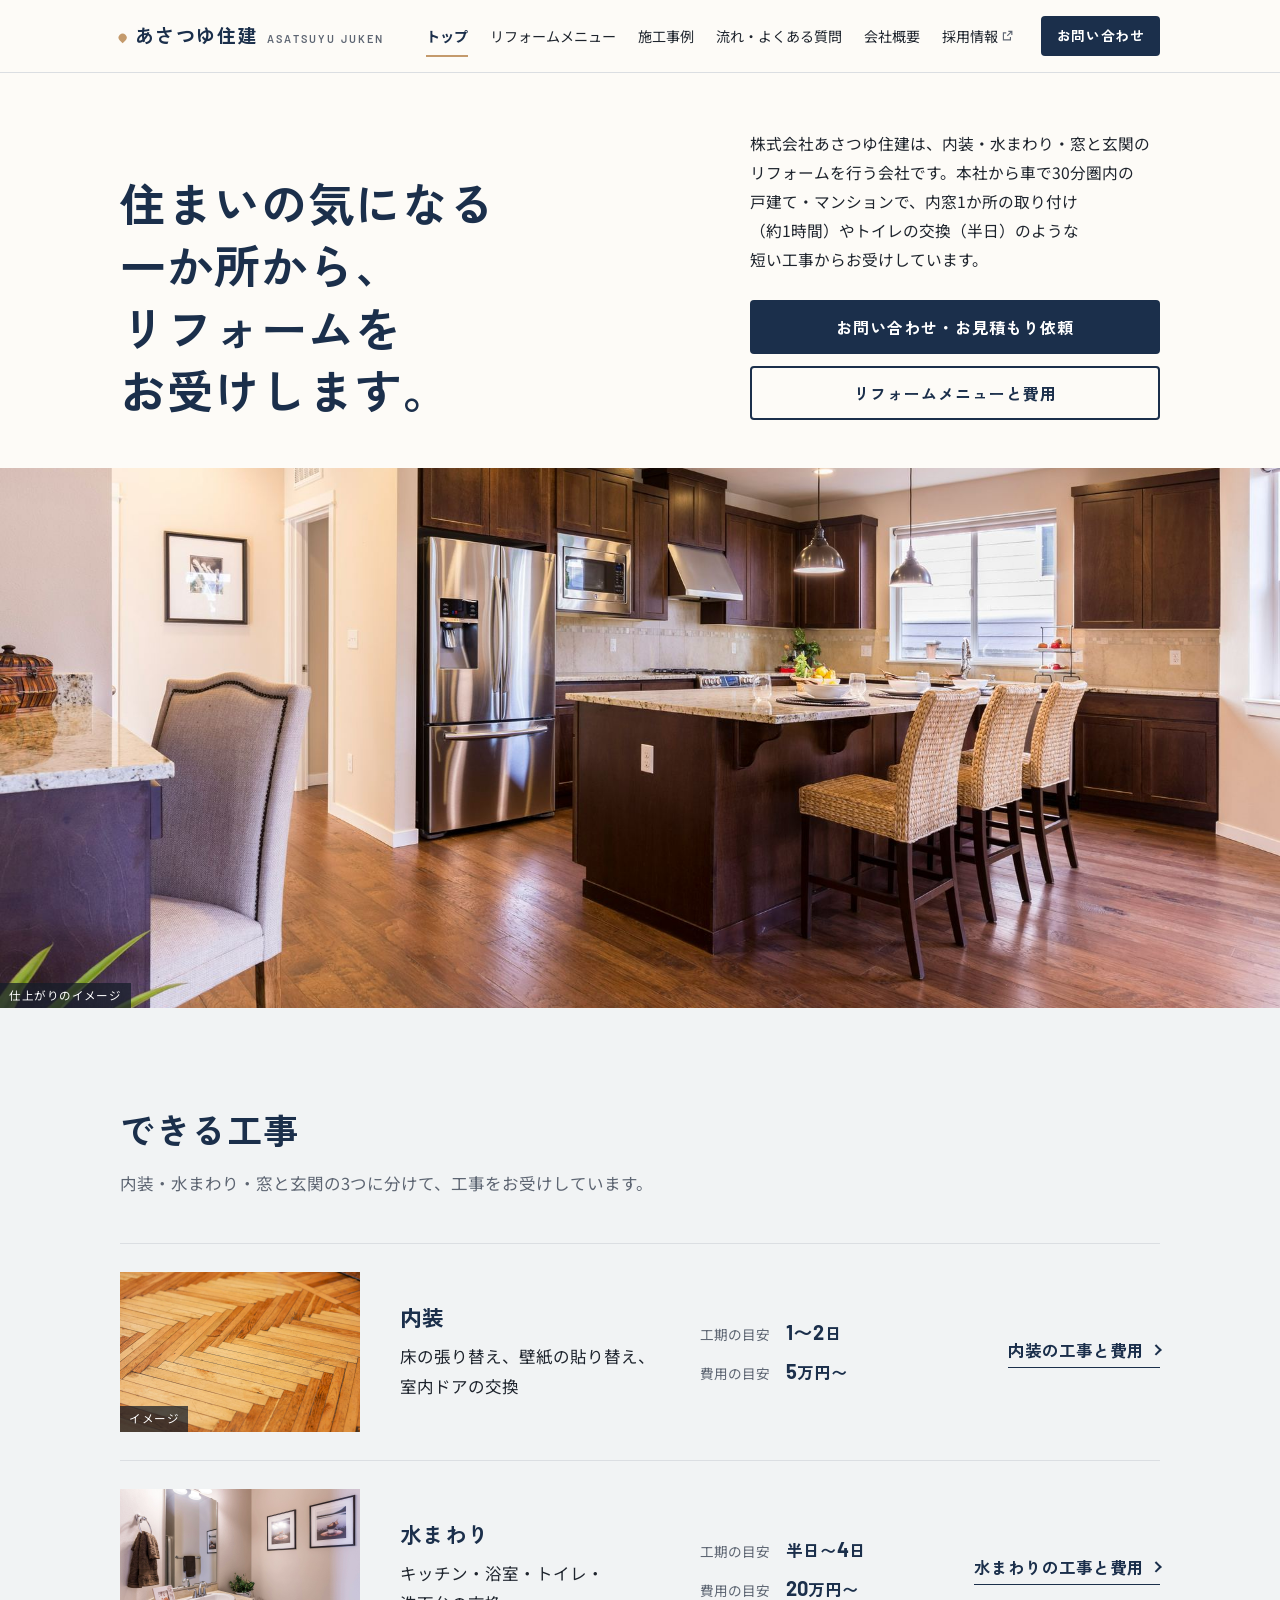
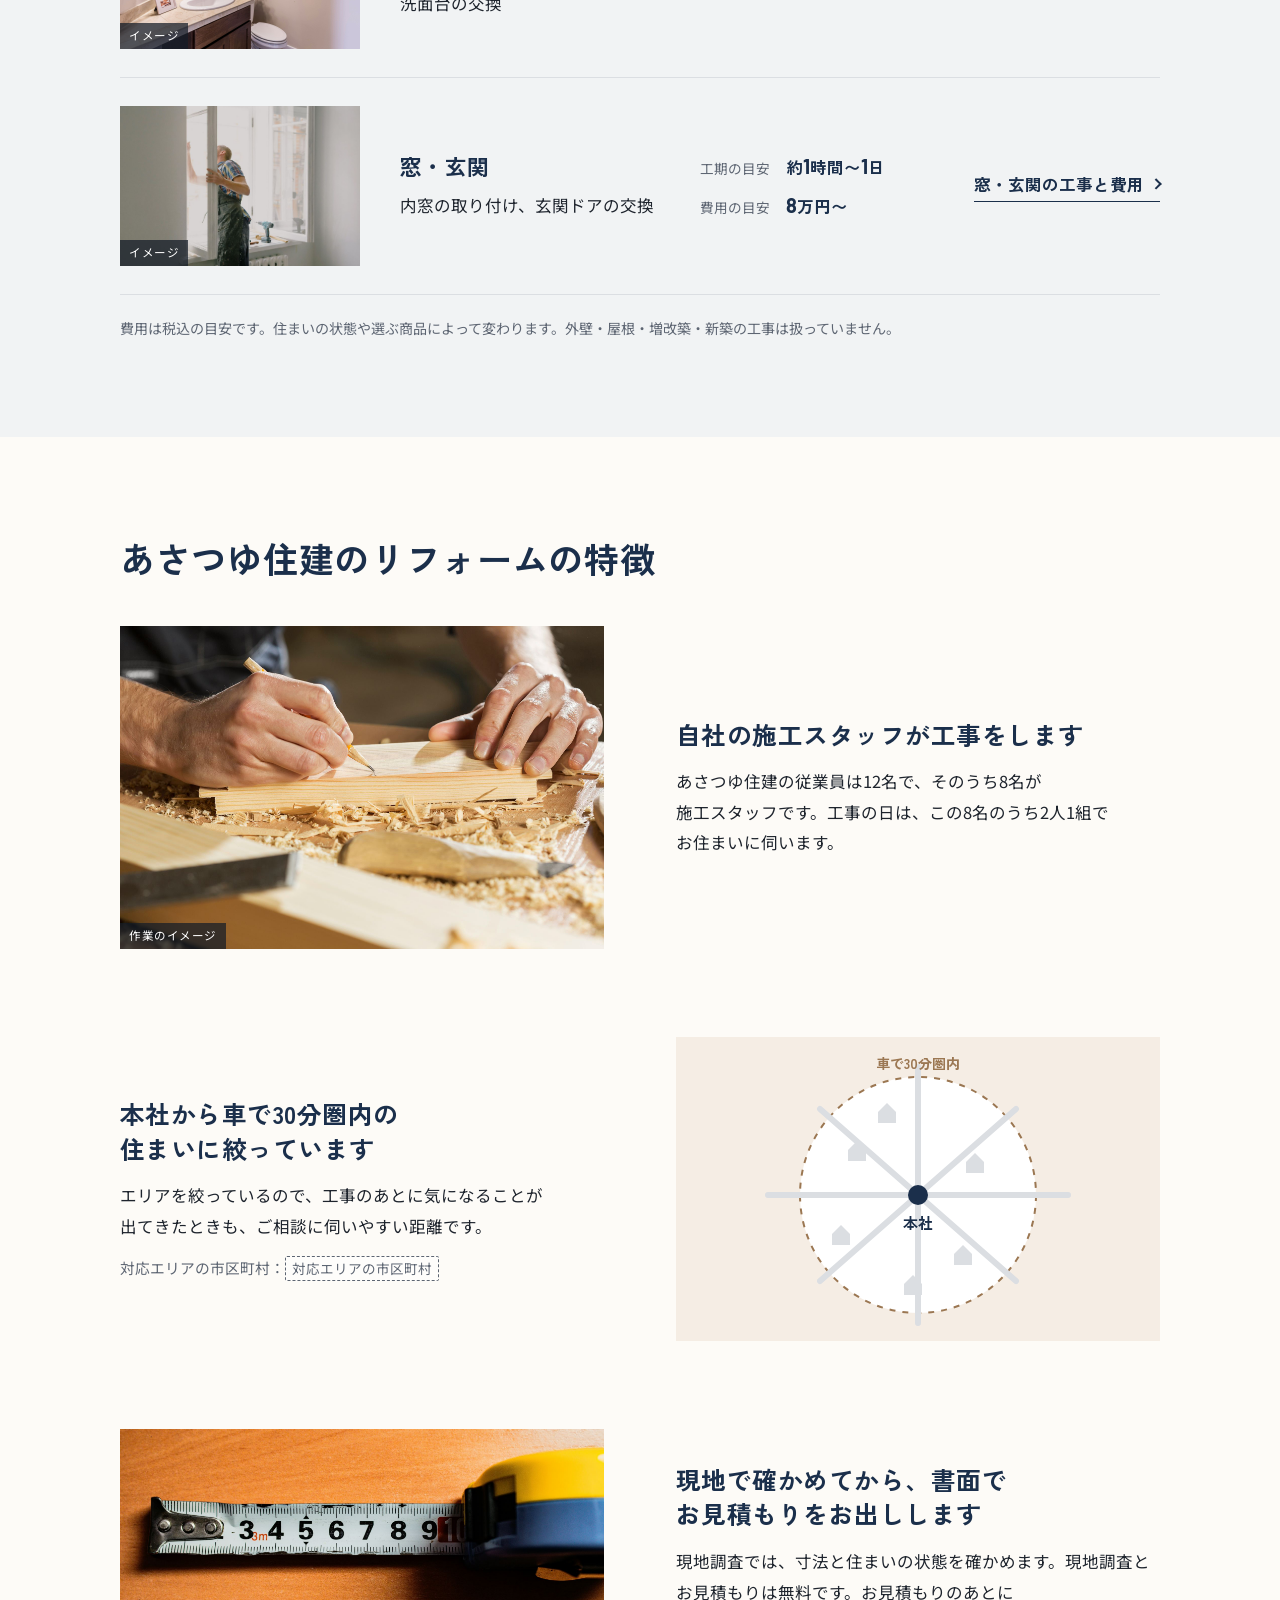
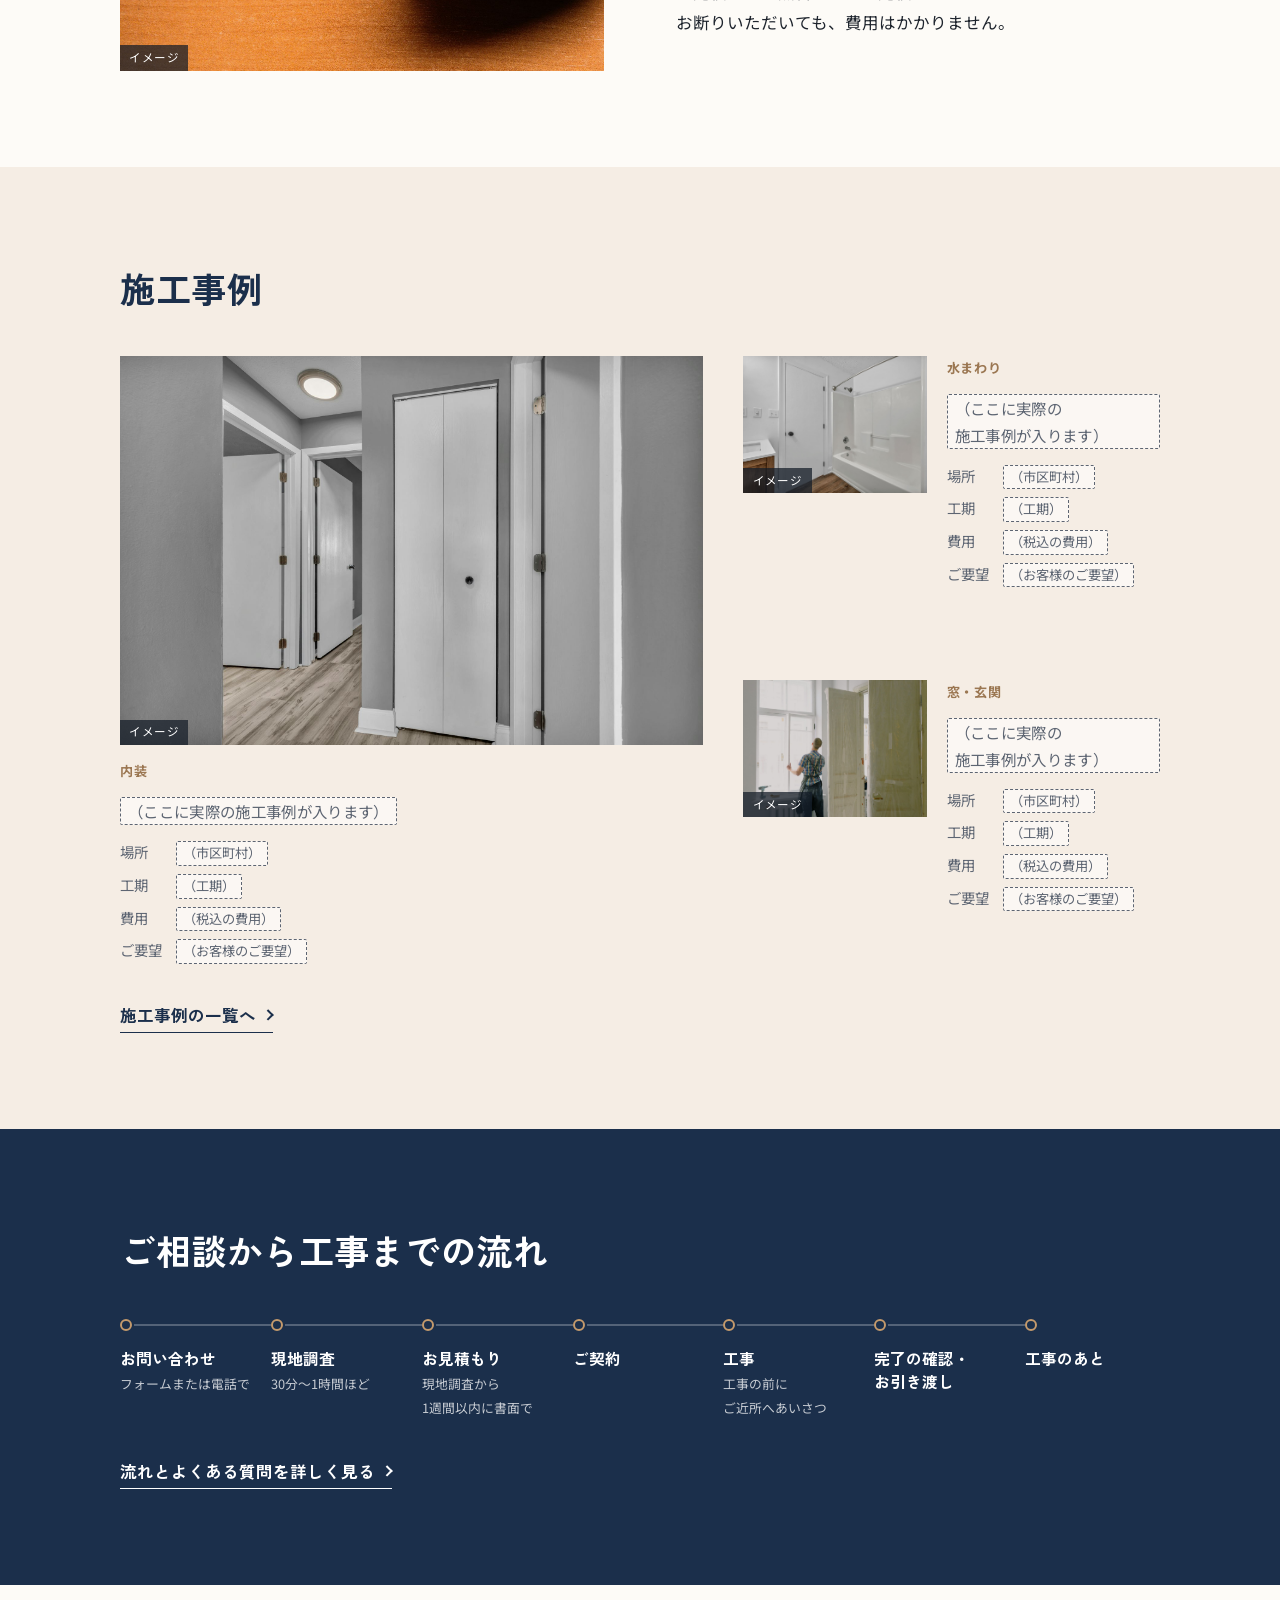
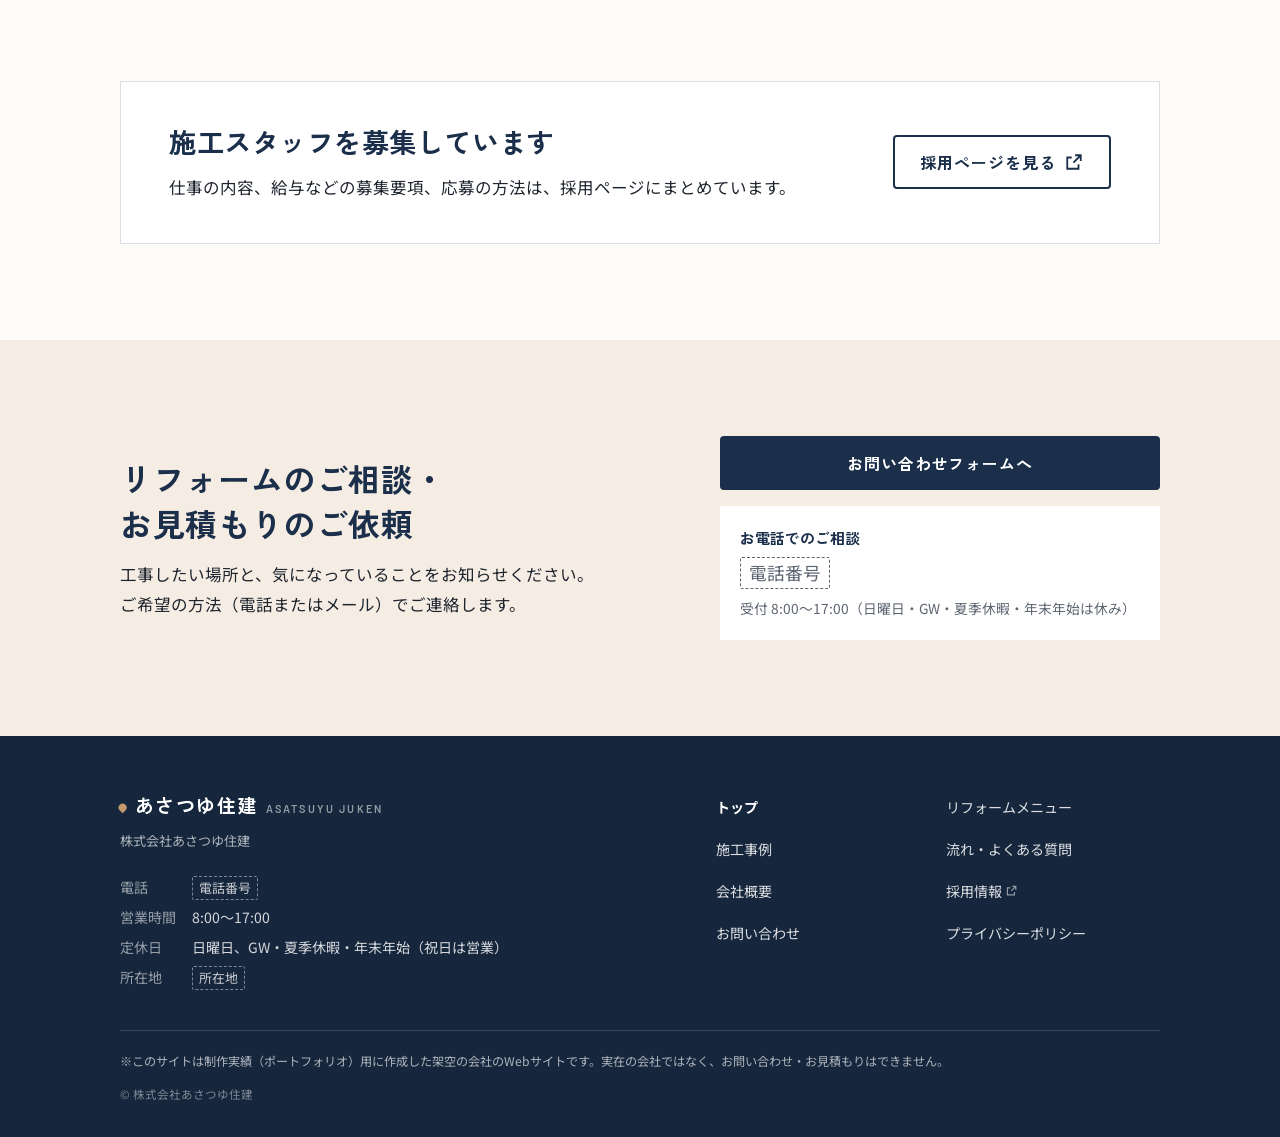
==== index.html @ 5a65a695 "あさつゆ住建 会社サイト（架空・ポートフォリオ用）を追加 7ページ（トップ・リフォームメニュー・施工事例・流れとよくある質問・会社概要・お問い合わせ・プライバシーポリシー）、共通の style.css" ====
<!DOCTYPE html>
<html lang="ja">
<head>
<meta charset="UTF-8">
<meta name="viewport" content="width=device-width, initial-scale=1">
<meta name="robots" content="noindex">
<title>株式会社あさつゆ住建｜内装・水まわり・窓と玄関のリフォーム</title>
<meta name="description" content="株式会社あさつゆ住建は、内装・水まわり・窓と玄関のリフォームを行う会社です。本社から車で30分圏内の戸建て・マンションで、自社の施工スタッフが工事をします。">
<link rel="preconnect" href="https://fonts.googleapis.com">
<link rel="preconnect" href="https://fonts.gstatic.com" crossorigin>
<link href="https://fonts.googleapis.com/css2?family=Barlow:wght@600;700&family=Noto+Sans+JP:wght@400;500;700&family=Zen+Kaku+Gothic+New:wght@700&display=swap" rel="stylesheet">
<link rel="stylesheet" href="style.css">
<script src="script.js" defer></script>
</head>
<body>
<a class="skip" href="#main">本文へ移動</a>

<!-- ===================== ヘッダー（全ページ共通） ===================== -->
<header class="header">
  <div class="header__inner">
    <a class="logo" href="index.html" aria-label="株式会社あさつゆ住建 トップページへ">
      <span class="logo__ja">あさつゆ住建</span><span class="logo__en">ASATSUYU JUKEN</span>
    </a>
    <nav class="gnav" id="gnav" aria-label="メインメニュー">
      <ul class="gnav__list">
        <li><a href="index.html" aria-current="page">トップ</a></li>
        <li><a href="service.html">リフォームメニュー</a></li>
        <li><a href="works.html">施工事例</a></li>
        <li><a href="flow.html">流れ・よくある質問</a></li>
        <li><a href="company.html">会社概要</a></li>
        <li><a href="https://tmy-adc329.github.io/asatsuyu-lp/">採用情報<span class="sr-only">（採用ページへ移動します）</span><svg class="gnav__ext" viewBox="0 0 16 16" aria-hidden="true"><path d="M9 2h5v5M14 2L7.5 8.5M12 10v4H2V4h4" fill="none" stroke="currentColor" stroke-width="1.6"/></svg></a></li>
      </ul>
    </nav>
    <a class="btn btn--navy header__cta" href="contact.html">お問い合わせ</a>
    <button class="menu-btn" type="button" aria-expanded="false" aria-controls="gnav"><span class="menu-btn__bar"></span><span class="sr-only">メニューを開く</span></button>
  </div>
</header>

<main id="main">

  <!-- ===================== ヒーロー ===================== -->
  <section class="hero" aria-labelledby="hero-title">
    <div class="wrap">
      <div class="hero__top">
        <h1 id="hero-title">住まいの気になる<br>一か所から、<br>リフォームをお受けします。</h1>
        <div>
          <p class="hero__lead">株式会社あさつゆ住建は、内装・水まわり・窓と玄関のリフォームを行う会社です。本社から車で30分圏内の戸建て・マンションで、内窓1か所の取り付け<span class="nowrap">（約1時間）</span>やトイレの交換<span class="nowrap">（半日）</span>のような短い工事からお受けしています。</p>
          <div class="hero__cta">
            <a class="btn btn--navy" href="contact.html">お問い合わせ・お見積もり依頼</a>
            <a class="btn btn--outline" href="service.html">リフォームメニューと費用</a>
          </div>
        </div>
      </div>
    </div>
    <figure class="photo hero__photo">
      <img src="images/07_finish_kitchen.jpg" alt="木の床と濃い茶色の戸棚があるキッチンのイメージ" width="1920" height="1280">
      <figcaption class="photo-cap">仕上がりのイメージ</figcaption>
    </figure>
  </section>

  <!-- ===================== できる工事 ===================== -->
  <section class="sec sec--soft" aria-labelledby="cats-title">
    <div class="wrap">
      <div class="sec-head">
        <h2 id="cats-title">できる工事</h2>
        <p class="sec-head__lead">内装・水まわり・窓と玄関の3つに分けて、工事をお受けしています。</p>
      </div>
      <ul class="cats">
        <li class="cat">
          <figure class="photo cat__photo">
            <img src="images/11_bg_wood-floor.jpg" alt="木の床のイメージ" width="1920" height="1280" loading="lazy">
            <figcaption class="photo-cap">イメージ</figcaption>
          </figure>
          <h3>内装</h3>
          <p class="cat__items">床の張り替え、壁紙の貼り替え、室内ドアの交換</p>
          <dl class="cat__facts">
            <dt>工期の目安</dt><dd><span class="num">1〜2</span>日</dd>
            <dt>費用の目安</dt><dd><span class="num">5</span>万円〜</dd>
          </dl>
          <a class="more" href="service.html#interior">内装の工事と費用</a>
        </li>
        <li class="cat">
          <figure class="photo cat__photo">
            <img src="images/12_water_powder-room.jpg" alt="洗面台とトイレのイメージ" width="1920" height="1280" loading="lazy">
            <figcaption class="photo-cap">イメージ</figcaption>
          </figure>
          <h3>水まわり</h3>
          <p class="cat__items">キッチン・浴室・トイレ・洗面台の交換</p>
          <dl class="cat__facts">
            <dt>工期の目安</dt><dd>半日〜<span class="num">4</span>日</dd>
            <dt>費用の目安</dt><dd><span class="num">20</span>万円〜</dd>
          </dl>
          <a class="more" href="service.html#water">水まわりの工事と費用</a>
        </li>
        <li class="cat">
          <figure class="photo cat__photo">
            <img src="images/02_work_window-side.jpg" alt="窓を取り付ける作業のイメージ" width="1282" height="1920" loading="lazy">
            <figcaption class="photo-cap">イメージ</figcaption>
          </figure>
          <h3>窓・玄関</h3>
          <p class="cat__items">内窓の取り付け、玄関ドアの交換</p>
          <dl class="cat__facts">
            <dt>工期の目安</dt><dd>約<span class="num">1</span>時間〜<span class="num">1</span>日</dd>
            <dt>費用の目安</dt><dd><span class="num">8</span>万円〜</dd>
          </dl>
          <a class="more" href="service.html#window">窓・玄関の工事と費用</a>
        </li>
      </ul>
      <p class="cats-note">費用は税込の目安です。住まいの状態や選ぶ商品によって変わります。外壁・屋根・増改築・新築の工事は扱っていません。</p>
    </div>
  </section>

  <!-- ===================== 特徴 ===================== -->
  <section class="sec" aria-labelledby="feats-title">
    <div class="wrap">
      <div class="sec-head">
        <h2 id="feats-title">あさつゆ住建のリフォームの特徴</h2>
      </div>
      <div class="feats">
        <article class="feat">
          <figure class="feat__media photo feat__photo">
            <img src="images/06_work_marking.jpg" alt="木材に鉛筆で印を付ける作業のイメージ" width="1920" height="1280" loading="lazy">
            <figcaption class="photo-cap">作業のイメージ</figcaption>
          </figure>
          <div class="feat__body">
            <h3>自社の施工スタッフが工事をします</h3>
            <p>あさつゆ住建の従業員は12名で、そのうち8名が施工スタッフです。工事の日は、この8名のうち2人1組でお住まいに伺います。</p>
          </div>
        </article>
        <article class="feat">
          <div class="feat__media area-map">
            <svg viewBox="0 0 380 280" role="img" aria-label="本社を中心に、車で30分圏内を対応エリアにしていることを示す図">
              <defs>
                <path id="house" d="M0 9 9 0l9 9v11H0z"/>
              </defs>
              <circle cx="190" cy="146" r="118" style="fill:#fff;stroke:var(--wood-deep);stroke-width:2;stroke-dasharray:6 7"/>
              <path d="M40 146h300M190 18v256M92 60l196 172M288 60 92 232" style="fill:none;stroke:var(--brand-line);stroke-width:6;stroke-linecap:round"/>
              <g style="fill:var(--brand-line)">
                <use href="#house" x="120" y="92"/>
                <use href="#house" x="238" y="104"/>
                <use href="#house" x="104" y="176"/>
                <use href="#house" x="226" y="196"/>
                <use href="#house" x="176" y="226"/>
                <use href="#house" x="150" y="54"/>
              </g>
              <circle cx="190" cy="146" r="10" style="fill:var(--brand)"/>
              <text x="190" y="180" text-anchor="middle" style="font:700 15px var(--font-head);fill:var(--brand)">本社</text>
              <text x="190" y="20" text-anchor="middle" style="font:700 14px var(--font-head);fill:var(--wood-deep)">車で30分圏内</text>
            </svg>
          </div>
          <div class="feat__body">
            <h3>本社から車で30分圏内の住まいに絞っています</h3>
            <p>エリアを絞っているので、工事のあとに気になることが出てきたときも、ご相談に伺いやすい距離です。</p>
            <p class="feat__area">対応エリアの市区町村：<!-- CLIENT: 対応エリアの市区町村 --><span class="ph">対応エリアの市区町村</span></p>
          </div>
        </article>
        <article class="feat">
          <figure class="feat__media photo feat__photo feat__photo--wide">
            <img src="images/16_survey_tape-measure.jpg" alt="メジャーで寸法を測るイメージ" width="1920" height="1002" loading="lazy">
            <figcaption class="photo-cap">イメージ</figcaption>
          </figure>
          <div class="feat__body">
            <h3>現地で確かめてから、書面でお見積もりをお出しします</h3>
            <p>現地調査では、寸法と住まいの状態を確かめます。現地調査とお見積もりは無料です。お見積もりのあとにお断りいただいても、費用はかかりません。</p>
          </div>
        </article>
      </div>
    </div>
  </section>

  <!-- ===================== 施工事例（3件） ===================== -->
  <section class="sec sec--wood" aria-labelledby="pickup-title">
    <div class="wrap">
      <div class="sec-head">
        <h2 id="pickup-title">施工事例</h2>
      </div>
      <div class="pickup">
        <!-- CLIENT: 施工事例（写真はお客様の許可を得た実際の現場のもの） -->
        <article class="case" data-cat="interior">
          <figure class="photo case__photo">
            <img src="images/08_finish_hallway.jpg" alt="室内ドアが並ぶ廊下のイメージ" width="1920" height="1280" loading="lazy">
            <figcaption class="photo-cap">イメージ</figcaption>
          </figure>
          <p class="case__cat">内装</p>
          <h3><span class="ph">（ここに実際の施工事例が入ります）</span></h3>
          <dl class="case__data">
            <dt>場所</dt><dd><span class="ph">（市区町村）</span></dd>
            <dt>工期</dt><dd><span class="ph">（工期）</span></dd>
            <dt>費用</dt><dd><span class="ph">（税込の費用）</span></dd>
            <dt>ご要望</dt><dd><span class="ph">（お客様のご要望）</span></dd>
          </dl>
        </article>
        <!-- CLIENT: 施工事例（写真はお客様の許可を得た実際の現場のもの） -->
        <article class="case" data-cat="water">
          <figure class="photo case__photo">
            <img src="images/13_water_bathroom.jpg" alt="浴槽と洗面台がある浴室のイメージ" width="1920" height="1282" loading="lazy">
            <figcaption class="photo-cap">イメージ</figcaption>
          </figure>
          <p class="case__cat">水まわり</p>
          <h3><span class="ph">（ここに実際の施工事例が入ります）</span></h3>
          <dl class="case__data">
            <dt>場所</dt><dd><span class="ph">（市区町村）</span></dd>
            <dt>工期</dt><dd><span class="ph">（工期）</span></dd>
            <dt>費用</dt><dd><span class="ph">（税込の費用）</span></dd>
            <dt>ご要望</dt><dd><span class="ph">（お客様のご要望）</span></dd>
          </dl>
        </article>
        <!-- CLIENT: 施工事例（写真はお客様の許可を得た実際の現場のもの） -->
        <article class="case" data-cat="window">
          <figure class="photo case__photo">
            <img src="images/01_hero_window-install.jpg" alt="窓を取り付ける作業のイメージ" width="1920" height="1282" loading="lazy">
            <figcaption class="photo-cap">イメージ</figcaption>
          </figure>
          <p class="case__cat">窓・玄関</p>
          <h3><span class="ph">（ここに実際の施工事例が入ります）</span></h3>
          <dl class="case__data">
            <dt>場所</dt><dd><span class="ph">（市区町村）</span></dd>
            <dt>工期</dt><dd><span class="ph">（工期）</span></dd>
            <dt>費用</dt><dd><span class="ph">（税込の費用）</span></dd>
            <dt>ご要望</dt><dd><span class="ph">（お客様のご要望）</span></dd>
          </dl>
        </article>
      </div>
      <p class="sec-foot"><a class="more" href="works.html">施工事例の一覧へ</a></p>
    </div>
  </section>

  <!-- ===================== 流れ（短く） ===================== -->
  <section class="sec sec--navy" aria-labelledby="flow-title">
    <div class="wrap">
      <div class="sec-head">
        <h2 id="flow-title">ご相談から工事までの流れ</h2>
      </div>
      <ol class="flow-line">
        <li><b>お問い合わせ</b><span>フォームまたは電話で</span></li>
        <li><b>現地調査</b><span>30分〜1時間ほど</span></li>
        <li><b>お見積もり</b><span>現地調査から1週間以内に書面で</span></li>
        <li><b>ご契約</b></li>
        <li><b>工事</b><span>工事の前にご近所へあいさつ</span></li>
        <li><b>完了の確認・お引き渡し</b></li>
        <li><b>工事のあと</b></li>
      </ol>
      <p class="sec-foot"><a class="more" href="flow.html">流れとよくある質問を詳しく見る</a></p>
    </div>
  </section>

  <!-- ===================== 採用情報への案内 ===================== -->
  <section class="sec" aria-labelledby="recruit-title">
    <div class="wrap">
      <div class="recruit">
        <div class="recruit__text">
          <h2 id="recruit-title">施工スタッフを募集しています</h2>
          <p>仕事の内容、給与などの募集要項、応募の方法は、採用ページにまとめています。</p>
        </div>
        <a class="btn btn--outline" href="https://tmy-adc329.github.io/asatsuyu-lp/">採用ページを見る<svg viewBox="0 0 16 16" aria-hidden="true"><path d="M9 2h5v5M14 2L7.5 8.5M12 10v4H2V4h4" fill="none" stroke="currentColor" stroke-width="1.6"/></svg></a>
      </div>
    </div>
  </section>

  <!-- ===================== お問い合わせの案内（共通） ===================== -->
  <section class="sec cta" aria-labelledby="cta-title">
    <div class="wrap cta__inner">
      <div>
        <h2 id="cta-title">リフォームのご相談・<br>お見積もりのご依頼</h2>
        <p class="cta__lead">工事したい場所と、気になっていることをお知らせください。ご希望の方法（電話またはメール）でご連絡します。</p>
      </div>
      <div class="cta__actions">
        <a class="btn btn--navy" href="contact.html">お問い合わせフォームへ</a>
        <div class="tel">
          <p class="tel__label">お電話でのご相談</p>
          <p class="tel__num"><!-- CLIENT: 電話番号 --><span class="ph">電話番号</span></p>
          <p class="tel__hours">受付 8:00〜17:00（日曜日・GW・夏季休暇・年末年始は休み）</p>
        </div>
      </div>
    </div>
  </section>

</main>

<!-- ===================== フッター（全ページ共通） ===================== -->
<footer class="footer">
  <div class="wrap footer__inner">
    <div>
      <a class="logo" href="index.html" aria-label="株式会社あさつゆ住建 トップページへ"><span class="logo__ja">あさつゆ住建</span><span class="logo__en">ASATSUYU JUKEN</span></a>
      <p class="footer__name">株式会社あさつゆ住建</p>
      <dl class="footer__info">
        <dt>電話</dt><dd><!-- CLIENT: 電話番号 --><span class="ph">電話番号</span></dd>
        <dt>営業時間</dt><dd>8:00〜17:00</dd>
        <dt>定休日</dt><dd>日曜日、GW・夏季休暇・年末年始（祝日は営業）</dd>
        <dt>所在地</dt><dd><!-- CLIENT: 所在地 --><span class="ph">所在地</span></dd>
      </dl>
    </div>
    <nav class="footer__nav" aria-label="サイト内のページ">
      <ul>
        <li><a href="index.html" aria-current="page">トップ</a></li>
        <li><a href="service.html">リフォームメニュー</a></li>
        <li><a href="works.html">施工事例</a></li>
        <li><a href="flow.html">流れ・よくある質問</a></li>
        <li><a href="company.html">会社概要</a></li>
        <li><a href="https://tmy-adc329.github.io/asatsuyu-lp/">採用情報<span class="sr-only">（採用ページへ移動します）</span><svg class="gnav__ext" viewBox="0 0 16 16" aria-hidden="true"><path d="M9 2h5v5M14 2L7.5 8.5M12 10v4H2V4h4" fill="none" stroke="currentColor" stroke-width="1.6"/></svg></a></li>
        <li><a href="contact.html">お問い合わせ</a></li>
        <li><a href="privacy.html">プライバシーポリシー</a></li>
      </ul>
    </nav>
    <div class="footer__bottom">
      <p class="footer__disclaimer">※このサイトは制作実績（ポートフォリオ）用に作成した架空の会社のWebサイトです。実在の会社ではなく、お問い合わせ・お見積もりはできません。</p>
      <small>&copy; 株式会社あさつゆ住建</small>
    </div>
  </div>
</footer>

</body>
</html>
---- style.css ----
@charset "UTF-8";
/* =========================================================
   株式会社あさつゆ住建 会社サイト 共通スタイル
   スマホ幅から組み、768px・1024px・1100px で広げる
   ========================================================= */

:root{
  --brand: #1b2f4b;   /* ブランドカラー（深いネイビー。採用LPと同じ） */
  --wood:  #c49a6c;   /* 木の色（アクセントに少量） */

  --brand-dark:  color-mix(in srgb, var(--brand) 80%, #000);
  --brand-soft:  color-mix(in srgb, var(--brand) 6%, #fff);
  --brand-line:  color-mix(in srgb, var(--brand) 16%, #fff);
  --wood-bg:     color-mix(in srgb, var(--wood) 14%, #fdfbf7);
  --wood-deep:   color-mix(in srgb, var(--wood) 70%, #3a2614);
  --paper: #fdfbf7;
  --ink:   #1e242d;
  --muted: #5d6572;
  --error: #b3261e;

  --font-head: "Zen Kaku Gothic New", "Hiragino Sans", "Yu Gothic", sans-serif;
  --font-body: "Noto Sans JP", "Hiragino Sans", "Yu Gothic", sans-serif;
  --font-num:  "Barlow", "Zen Kaku Gothic New", sans-serif;

  --gutter: 20px;
  --maxw: 1120px;
  --radius: 4px;
  --header-h: 64px;
}

/* ---------- 基本 ---------- */
*,*::before,*::after{box-sizing:border-box}
html{scroll-behavior:smooth;scroll-padding-top:calc(var(--header-h) + 16px)}
body{
  margin:0;background:var(--paper);color:var(--ink);
  font-family:var(--font-body);font-size:16px;line-height:1.85;
  -webkit-text-size-adjust:100%;
  word-break:auto-phrase; /* 対応ブラウザでは、言葉の途中で改行しない */
}
img{display:block;max-width:100%;height:auto}
a{color:inherit}
h1,h2,h3{font-family:var(--font-head);font-weight:700;line-height:1.4;margin:0;letter-spacing:.02em;text-wrap:balance;word-break:auto-phrase}
p{margin:0}
ul,ol{margin:0;padding:0;list-style:none}
dl,dd,figure{margin:0}
table{border-collapse:collapse;width:100%}
.wrap{width:100%;max-width:var(--maxw);margin-inline:auto;padding-inline:var(--gutter)}
.sr-only{position:absolute;width:1px;height:1px;overflow:hidden;clip:rect(0 0 0 0);white-space:nowrap}
.nowrap{white-space:nowrap}
.num{font-family:var(--font-num);font-weight:700;letter-spacing:.01em}

.skip{position:absolute;left:8px;top:-60px;z-index:100;padding:.5em 1em;background:var(--brand);color:#fff;text-decoration:none}
.skip:focus{top:8px}

/* クライアント確認待ちの箇所（画面上でも仮だと分かるように点線で囲む） */
.ph{
  display:inline-block;padding:0 .45em;border:1px dashed var(--muted);color:var(--muted);
  font-size:.92em;font-weight:400;border-radius:2px;background:rgba(255,255,255,.55);line-height:1.7
}
.ph-block{
  display:flex;align-items:center;justify-content:center;padding:20px;text-align:center;
  border:1px dashed var(--muted);color:var(--muted);background:rgba(255,255,255,.55);font-size:.9rem
}

/* 写真と「イメージ」の表示 */
.photo{position:relative;overflow:hidden;background:var(--brand-soft)}
.photo img{width:100%;height:100%;object-fit:cover}
.photo-cap{
  position:absolute;left:0;bottom:0;padding:.25em .8em;
  background:rgba(20,28,40,.72);color:#fff;font-size:.72rem;letter-spacing:.04em;line-height:1.7
}

/* ---------- ボタン・リンク ---------- */
.btn{
  display:inline-flex;align-items:center;justify-content:center;gap:.6em;
  min-height:54px;padding:.8em 1.6em;border-radius:var(--radius);
  font-family:var(--font-head);font-weight:700;font-size:1rem;letter-spacing:.06em;line-height:1.4;
  text-decoration:none;cursor:pointer;border:2px solid transparent;
  transition:background .2s,color .2s,border-color .2s;
}
.btn svg{width:18px;height:18px;flex:none}
.btn--navy{background:var(--brand);color:#fff}
.btn--navy:hover{background:var(--brand-dark)}
.btn--outline{border-color:var(--brand);color:var(--brand);background:transparent}
.btn--outline:hover{background:var(--brand-soft)}

.more{
  display:inline-flex;align-items:center;gap:.5em;
  font-family:var(--font-head);font-weight:700;color:var(--brand);text-decoration:none;
  border-bottom:1px solid currentColor;padding-bottom:2px
}
.more::after{content:"";width:.5em;height:.5em;border-top:2px solid currentColor;border-right:2px solid currentColor;transform:rotate(45deg)}
.more:hover{color:var(--wood-deep)}

a:focus-visible,button:focus-visible,summary:focus-visible{outline:2px solid var(--wood);outline-offset:3px}

/* =========================================================
   ヘッダー（全ページ共通）
   ========================================================= */
.header{position:sticky;top:0;z-index:50;background:var(--paper);border-bottom:1px solid var(--brand-line)}
.header__inner{
  display:flex;align-items:center;gap:10px;flex-wrap:wrap;
  min-height:var(--header-h);max-width:var(--maxw);margin-inline:auto;padding-inline:var(--gutter)
}
.logo{display:flex;align-items:baseline;gap:.55em;margin-right:auto;text-decoration:none;color:var(--brand)}
.logo__ja{font-family:var(--font-head);font-weight:700;font-size:1.2rem;letter-spacing:.08em;white-space:nowrap}
.logo__ja::before{
  content:"";display:inline-block;width:.42em;height:.42em;margin-right:.35em;
  border-radius:50% 50% 50% 0;transform:rotate(-45deg) translateY(-.1em);background:var(--wood)
}
.logo__en{display:none;font-family:var(--font-num);font-weight:600;font-size:.68rem;letter-spacing:.2em;color:var(--muted);white-space:nowrap}
.header__cta.btn{min-height:40px;padding:.35em 1em;font-size:.86rem;letter-spacing:.04em;white-space:nowrap}
.header__cta[aria-current="page"]{background:var(--brand-dark)}

.menu-btn{
  display:none;position:relative;width:44px;height:44px;margin-right:-8px;padding:0;
  border:0;background:transparent;color:var(--brand);cursor:pointer
}
.menu-btn__bar,.menu-btn__bar::before,.menu-btn__bar::after{
  position:absolute;left:11px;width:22px;height:2px;background:currentColor;transition:transform .2s,opacity .2s
}
.menu-btn__bar{top:21px}
.menu-btn__bar::before,.menu-btn__bar::after{content:"";left:0}
.menu-btn__bar::before{top:-7px}
.menu-btn__bar::after{top:7px}
.menu-btn[aria-expanded="true"] .menu-btn__bar{background:transparent}
.menu-btn[aria-expanded="true"] .menu-btn__bar::before{transform:translateY(7px) rotate(45deg);background:var(--brand)}
.menu-btn[aria-expanded="true"] .menu-btn__bar::after{transform:translateY(-7px) rotate(-45deg);background:var(--brand)}

/* メニュー：JavaScriptが無いときは、ロゴの下に並べて表示する */
.gnav{order:5;width:100%;padding-bottom:10px}
.gnav__list{display:flex;flex-wrap:wrap;gap:4px 18px;font-size:.9rem}
.gnav__list a{display:inline-flex;align-items:center;gap:.3em;padding:6px 0;text-decoration:none;color:var(--ink)}
.gnav__list a[aria-current="page"]{color:var(--brand);font-weight:700;box-shadow:inset 0 -2px 0 var(--wood)}
.gnav__ext{width:.8em;height:.8em;flex:none;color:var(--muted)}

/* スマホ：開閉式のメニュー */
@media (max-width:1099px){
  .js .menu-btn{display:block}
  .js .gnav{
    display:none;position:absolute;left:0;right:0;top:100%;padding:8px var(--gutter) 24px;
    background:var(--paper);border-bottom:1px solid var(--brand-line);box-shadow:0 12px 24px rgba(20,28,40,.08);
    max-height:calc(100dvh - var(--header-h));overflow-y:auto
  }
  .js .header.is-open .gnav{display:block}
  .js .gnav__list{display:block;font-size:1rem}
  .js .gnav__list li{border-bottom:1px solid var(--brand-line)}
  .js .gnav__list a{display:flex;padding:14px 4px;font-family:var(--font-head);font-weight:700;color:var(--brand)}
  .js .gnav__list a[aria-current="page"]{box-shadow:none;color:var(--wood-deep)}
}

/* =========================================================
   セクション共通
   ========================================================= */
.sec{padding-block:64px}
.sec--soft{background:var(--brand-soft)}
.sec--wood{background:var(--wood-bg)}
.sec-head{margin-bottom:32px}
.sec-head h2{font-size:clamp(1.5rem,6vw,2.2rem);color:var(--brand)}
.sec-head__lead{margin-top:.9em;color:var(--muted)}
.sec-foot{margin-top:36px}

/* 下層ページの見出し */
.page-head{padding:40px 0 36px;border-bottom:1px solid var(--brand-line)}
.page-head h1{font-size:clamp(1.75rem,7vw,2.6rem);color:var(--brand)}
.page-head__lead{margin-top:.9em;max-width:40em;color:var(--muted)}
.page-head--photo{border-bottom:0;padding-bottom:0}
.page-head__photo{margin-top:32px;aspect-ratio:16/9}


/* =========================================================
   トップページ
   ========================================================= */
/* ヒーロー */
.hero{padding-top:36px}
.hero h1{font-size:clamp(1.9rem,8.2vw,3.3rem);line-height:1.35;color:var(--brand)}
.hero__lead{margin-top:1.1em;font-size:.98rem}
.hero__cta{display:grid;gap:12px;margin-top:26px}
.hero__photo{margin-top:36px;aspect-ratio:4/3}
.hero__photo img{object-position:50% 60%}

/* できる工事（リスト） */
.cats{border-top:1px solid var(--brand-line)}
.cat{display:grid;gap:14px;padding:28px 0;border-bottom:1px solid var(--brand-line)}
.cat__photo{aspect-ratio:3/2}
.cat h3{font-size:1.35rem;color:var(--brand)}
.cat__items{margin-top:.3em;color:var(--ink)}
.cat__facts{display:grid;grid-template-columns:auto 1fr;gap:2px 16px;align-items:baseline}
.cat__facts dt{font-size:.85rem;color:var(--muted)}
.cat__facts dd{font-family:var(--font-head);font-weight:700;color:var(--brand)}
.cat__facts .num{font-size:1.25rem}
.cats-note{margin-top:20px;font-size:.88rem;color:var(--muted)}

/* 特徴（左右交互） */
.feats{display:grid;gap:56px}
.feat{display:grid;gap:20px}
.feat h3{font-size:clamp(1.2rem,5vw,1.55rem);color:var(--brand)}
.feat__body p{margin-top:.9em}
.feat__photo{aspect-ratio:3/2}
.feat__photo--wide{aspect-ratio:2/1}
.feat__area{margin-top:1em;font-size:.92rem;color:var(--muted)}
.area-map{display:flex;align-items:center;justify-content:center;padding:12px;background:var(--wood-bg)}
.area-map svg{width:100%;max-width:380px;height:auto}

/* 施工事例（トップは3件） */
.pickup{display:grid;gap:36px}

/* 流れ（短く。濃い色の面） */
.sec--navy{background:var(--brand);color:#fff}
.sec--navy .sec-head h2{color:#fff}
.sec--navy .sec-head__lead{color:rgba(255,255,255,.75)}
.sec--navy .more{color:#fff}
.sec--navy .more:hover{color:var(--wood)}
.flow-line{position:relative;display:grid;gap:0}
.flow-line li{position:relative;padding:0 0 22px 30px}
.flow-line li::before{ /* 目印の点 */
  content:"";position:absolute;left:0;top:.55em;width:12px;height:12px;border-radius:50%;
  background:var(--brand);border:2px solid var(--wood)
}
.flow-line li::after{ /* つなぐ線 */
  content:"";position:absolute;left:5px;top:1.4em;bottom:0;width:2px;background:rgba(255,255,255,.25)
}
.flow-line li:last-child::after{display:none}
.flow-line b{display:block;font-family:var(--font-head);font-size:1.05rem;line-height:1.5}
.flow-line span{display:block;margin-top:2px;font-size:.86rem;color:rgba(255,255,255,.75)}

/* 採用情報への案内 */
.recruit{display:grid;gap:20px;padding:32px 24px;border:1px solid var(--brand-line);background:#fff}
.recruit h2{font-size:clamp(1.3rem,5.4vw,1.7rem);color:var(--brand)}
.recruit p{color:var(--ink)}

/* お問い合わせの案内（下層ページ共通） */
.cta{background:var(--wood-bg)}
.cta__inner{display:grid;gap:28px}
.cta h2{font-size:clamp(1.45rem,6vw,2rem);color:var(--brand)}
.cta__lead{margin-top:.8em}
.cta__actions{display:grid;gap:16px}
.cta__actions .btn{width:100%}
.tel{padding:18px 20px;background:#fff}
.contact__side .tel{border:1px solid var(--brand-line)}
.tel__label{font-family:var(--font-head);font-weight:700;color:var(--brand);font-size:.92rem}
.tel__num{margin-top:4px;font-size:1.2rem}
.tel__hours{margin-top:6px;font-size:.86rem;color:var(--muted)}

/* =========================================================
   施工事例のカード（トップ・施工事例ページ共通）
   ========================================================= */
.case{display:grid;gap:14px;align-content:start}
.case__photo{aspect-ratio:4/3}
.case__cat{font-size:.82rem;font-weight:700;color:var(--wood-deep);letter-spacing:.06em}
.case h3{font-size:1.05rem;color:var(--brand);line-height:1.6}
.case h3 .ph{font-family:var(--font-body)}
.case__data{display:grid;grid-template-columns:auto 1fr;gap:6px 14px;align-items:baseline;font-size:.9rem}
.case__data dt{color:var(--muted);white-space:nowrap}
.case[hidden]{display:none}

/* 施工事例ページ */
.notice{margin-bottom:32px;padding:14px 18px;border:1px dashed var(--muted);color:var(--muted);font-size:.9rem;background:#fff}
.filter{display:flex;flex-wrap:wrap;gap:8px}
.filter button{
  min-height:44px;padding:.4em 1.2em;border:1px solid var(--brand-line);border-radius:999px;
  background:#fff;color:var(--brand);font:700 .92rem/1.4 var(--font-head);letter-spacing:.04em;cursor:pointer;
  transition:background .15s,border-color .15s,color .15s
}
.filter button:hover{border-color:var(--brand)}
.filter button[aria-pressed="true"]{background:var(--brand);border-color:var(--brand);color:#fff}
.filter-status{margin:14px 0 28px;font-size:.88rem;color:var(--muted)}
.case-grid{display:grid;gap:48px}

/* =========================================================
   リフォームメニュー
   ========================================================= */
.jump{display:flex;flex-wrap:wrap;gap:8px 24px;margin-top:24px}
.jump a{font-family:var(--font-head);font-weight:700;color:var(--brand);text-decoration:none;border-bottom:1px solid var(--wood)}
.jump a:hover{color:var(--wood-deep)}
.menu{display:grid;gap:24px}
.menu + .menu{margin-top:64px;padding-top:64px;border-top:1px solid var(--brand-line)}
.menu__photo{aspect-ratio:3/2}
.menu h2{font-size:clamp(1.5rem,6vw,2.1rem);color:var(--brand)}
.menu__desc{margin-top:.8em}
.menu__desc + .menu__desc{margin-top:.6em}

/* 費用の表：スマホでは工事名・工期・費用を縦に並べる */
.price{margin-top:24px;font-size:.95rem}
.price caption{text-align:left;font-size:.85rem;color:var(--muted);padding-bottom:8px}
.price thead{position:absolute;width:1px;height:1px;overflow:hidden;clip:rect(0 0 0 0)}
.price tr{display:block;padding:14px 0;border-top:1px solid var(--brand-line)}
.price tr:last-child{border-bottom:1px solid var(--brand-line)}
.price th,.price td{display:block;padding:0;text-align:left}
.price tbody th{font-family:var(--font-head);font-weight:700;color:var(--brand);font-size:1.02rem;margin-bottom:4px}
.price td::before{content:attr(data-label);display:inline-block;width:8.5em;font-size:.84rem;color:var(--muted)}
.price .num{font-size:1.15rem;color:var(--brand)}
.price .yen{font-family:var(--font-head);font-weight:700;color:var(--brand)}

.menu-notes{display:grid;gap:16px;margin-top:56px}
.menu-note{padding:20px 22px;background:var(--brand-soft)}
.menu-note h2{font-size:1.05rem;color:var(--brand);margin-bottom:.4em}

/* =========================================================
   流れ・よくある質問
   ========================================================= */
.steps{display:grid}
.step{position:relative;padding:0 0 36px 34px}
.step::before{
  content:"";position:absolute;left:0;top:.45em;width:14px;height:14px;border-radius:50%;
  background:var(--paper);border:3px solid var(--brand)
}
.step::after{content:"";position:absolute;left:6px;top:1.6em;bottom:0;width:2px;background:var(--brand-line)}
.step:last-child{padding-bottom:0}
.step:last-child::after{display:none}
.step h3{font-size:1.25rem;color:var(--brand)}
.step p{margin-top:.5em}
.step__time{display:inline-block;margin-top:.6em;padding:.1em .7em;background:var(--wood-bg);color:var(--wood-deep);font-size:.88rem;font-weight:700}
.step__photo{margin-top:16px;aspect-ratio:2/1}

.faq{display:grid;gap:12px}
.faq details{background:#fff;border:1px solid var(--brand-line)}
.faq summary{
  position:relative;display:block;padding:18px 48px 18px 18px;cursor:pointer;list-style:none;
  font-family:var(--font-head);font-weight:700;color:var(--brand);line-height:1.6
}
.faq summary::-webkit-details-marker{display:none}
.faq summary::after{
  content:"";position:absolute;right:20px;top:50%;width:9px;height:9px;margin-top:-7px;
  border-right:2px solid var(--wood-deep);border-bottom:2px solid var(--wood-deep);transform:rotate(45deg);transition:transform .2s
}
.faq details[open] summary::after{transform:rotate(-135deg);margin-top:-2px}
.faq__a{padding:0 18px 20px}
.faq__a p + p{margin-top:.6em}

/* =========================================================
   会社概要
   ========================================================= */
.info{font-size:.95rem}
.info tr{display:block;padding:14px 0;border-top:1px solid var(--brand-line)}
.info tr:last-child{border-bottom:1px solid var(--brand-line)}
.info th,.info td{display:block;padding:0;text-align:left;vertical-align:top}
.info th{font-family:var(--font-head);font-weight:700;color:var(--brand);margin-bottom:4px}
.info td small{display:block;margin-top:.3em;color:var(--muted);font-size:.85rem}

.greet{display:grid;gap:24px}
.greet__photo{aspect-ratio:3/4;max-width:260px}
.greet__text{display:grid;gap:12px;margin-top:16px}
.greet__line{height:1.2em;border:1px dashed #b9c0cb;background:rgba(255,255,255,.6)}
.greet__line--short{width:60%}
.greet__name{margin-top:12px;text-align:right}

.access{display:grid;gap:24px}
.access__map{aspect-ratio:16/10}
.access dl{display:grid;grid-template-columns:auto 1fr;gap:8px 16px}
.access dt{font-family:var(--font-head);font-weight:700;color:var(--brand)}

/* =========================================================
   お問い合わせ
   ========================================================= */
.contact{display:grid;gap:40px}
.contact__side{display:grid;gap:24px;align-content:start}
.contact__photo{aspect-ratio:4/3}
.after{padding:20px 22px;background:var(--brand-soft)}
.after h2{font-size:1.05rem;color:var(--brand)}
.after ol{margin-top:.6em;display:grid;gap:.4em;list-style:disc;padding-left:1.2em;font-size:.93rem}
.after li::marker{color:var(--wood-deep)}
.after .more{margin-top:14px;font-size:.92rem}

.form{display:grid;gap:26px;padding:28px 20px;background:#fff;border:1px solid var(--brand-line)}
.field{display:grid;gap:8px;border:0;margin:0;padding:0;min-width:0}
.field > label,.field legend{
  display:flex;align-items:center;gap:.6em;padding:0;margin-bottom:8px;
  font-family:var(--font-head);font-weight:700;color:var(--brand)
}
.req-tag,.opt-tag{font-family:var(--font-body);font-size:.7rem;font-weight:700;padding:.1em .55em;border-radius:2px;letter-spacing:.04em;line-height:1.6}
.req-tag{background:var(--brand);color:#fff}
.opt-tag{background:var(--brand-line);color:var(--brand)}
.field__hint{font-size:.82rem;color:var(--muted)}
.form input[type="text"],.form input[type="tel"],.form input[type="email"],.form textarea{
  width:100%;min-height:50px;padding:.7em .9em;border:1px solid #b9c0cb;border-radius:var(--radius);
  background:var(--paper);font:inherit;font-size:16px;color:var(--ink)
}
.form textarea{min-height:140px;resize:vertical}
.form input:focus,.form textarea:focus{outline:2px solid var(--wood);outline-offset:1px;border-color:var(--brand)}
.choices{display:grid;grid-template-columns:1fr 1fr;gap:8px}
.choices--1{grid-template-columns:1fr}
.choice{position:relative}
.choice input{position:absolute;opacity:0;width:1px;height:1px}
.choice span{
  display:flex;align-items:center;gap:.6em;min-height:48px;padding:.5em .8em;
  border:1px solid #b9c0cb;border-radius:var(--radius);background:var(--paper);cursor:pointer;line-height:1.4;font-size:.95rem
}
.choice span::before{content:"";flex:none;width:18px;height:18px;border:2px solid #9aa3b0;background:#fff}
.choice input[type="radio"] + span::before{border-radius:50%}
.choice input[type="checkbox"] + span::before{border-radius:3px}
.choice input:checked + span{border-color:var(--brand);background:var(--brand-soft)}
.choice input[type="radio"]:checked + span::before{border:6px solid var(--brand)}
.choice input[type="checkbox"]:checked + span::before{
  border-color:var(--brand);
  background:var(--brand) url("data:image/svg+xml,%3Csvg xmlns='http://www.w3.org/2000/svg' viewBox='0 0 16 16'%3E%3Cpath d='M3 8.5l3 3 7-7' fill='none' stroke='%23fff' stroke-width='2.4'/%3E%3C/svg%3E") center/12px no-repeat
}
.choice input:focus-visible + span{outline:2px solid var(--wood);outline-offset:2px}
.field__error{display:none;font-size:.85rem;font-weight:700;color:var(--error)}
.field.is-error .field__error{display:block}
.field.is-error input[type="text"],.field.is-error input[type="tel"],.field.is-error input[type="email"]{border-color:var(--error)}
.field.is-error .choice span{border-color:color-mix(in srgb, var(--error) 50%, #fff)}
.form__privacy{font-size:.88rem;color:var(--muted)}
.form__privacy a{color:var(--brand)}
.form .btn{width:100%}
.form__done{display:none;padding:14px 16px;background:var(--brand-soft);color:var(--brand);font-weight:700}
.form__done.is-show{display:block}

/* =========================================================
   プライバシーポリシー
   ========================================================= */
.sample{margin-bottom:40px;padding:16px 20px;border:2px dashed var(--muted);background:#fff;font-weight:700;color:var(--muted)}
.policy{max-width:46em}
.policy > p{margin-bottom:40px}
.policy section + section{margin-top:40px}
.policy h2{font-size:1.25rem;color:var(--brand);padding-bottom:.4em;border-bottom:1px solid var(--brand-line);margin-bottom:.8em}
.policy ul{list-style:disc;padding-left:1.3em;display:grid;gap:.3em;margin-top:.6em}
.policy dl{display:grid;grid-template-columns:auto 1fr;gap:6px 16px;margin-top:1em;padding:18px 20px;background:var(--brand-soft)}
.policy dt{font-weight:700;color:var(--brand)}

/* =========================================================
   フッター（全ページ共通・濃い色の面）
   ========================================================= */
.footer{background:var(--brand-dark);color:rgba(255,255,255,.82);padding:52px 0 32px;font-size:.88rem}
.footer__inner{display:grid;gap:36px}
.footer .logo{color:#fff}
.footer .logo__en{display:inline;color:rgba(255,255,255,.55)}
.footer__name{margin-top:6px;font-size:.82rem;color:rgba(255,255,255,.65)}
.footer__info{display:grid;grid-template-columns:auto 1fr;gap:4px 16px;margin-top:20px}
.footer__info dt{color:rgba(255,255,255,.55);white-space:nowrap}
.footer .ph{color:rgba(255,255,255,.75);border-color:rgba(255,255,255,.45);background:transparent}
.footer__nav ul{display:grid;grid-template-columns:1fr 1fr;gap:4px 16px}
.footer__nav a{display:inline-flex;align-items:center;gap:.3em;padding:6px 0;text-decoration:none;color:rgba(255,255,255,.85)}
.footer__nav a:hover{color:#fff;text-decoration:underline}
.footer__nav a[aria-current="page"]{color:#fff;font-weight:700}
.footer__nav .gnav__ext{color:rgba(255,255,255,.55)}
.footer__bottom{padding-top:20px;border-top:1px solid rgba(255,255,255,.15)}
.footer__disclaimer{font-size:.76rem;line-height:1.7;color:rgba(255,255,255,.65)}
.footer small{display:block;margin-top:12px;font-size:.72rem;color:rgba(255,255,255,.45)}

/* =========================================================
   タブレット以上（768px〜）
   ========================================================= */
@media (min-width:768px){
  :root{--gutter:40px;--header-h:72px}
  body{font-size:16.5px}
  .logo__en{display:inline}
  .sec{padding-block:96px}
  .sec-head{margin-bottom:44px}
  .page-head{padding:64px 0 48px}
  .page-head--photo{padding-bottom:0}
  .page-head__photo{aspect-ratio:3/1;margin-top:44px}

  .hero{padding-top:56px}
  .hero__cta{grid-template-columns:auto auto;justify-content:start}
  .hero__photo{aspect-ratio:2/1}

  .cat{grid-template-columns:220px 1fr;gap:6px 32px;align-items:start}
  .cat__photo{grid-row:1/5}
  .cat h3,.cat__items,.cat__facts,.cat .more{grid-column:2}
  .cat .more{justify-self:start;margin-top:8px}

  .feat{grid-template-columns:1fr 1fr;gap:48px;align-items:center}
  .feat:nth-child(even) .feat__media{order:2}

  .pickup .case{grid-template-columns:44% 1fr;column-gap:28px}
  .pickup .case__photo{grid-row:span 4;align-self:start}

  .recruit{grid-template-columns:1fr auto;align-items:center;gap:20px 48px;padding:40px 48px}
  .recruit__text{display:grid;gap:12px}

  .cta__inner{grid-template-columns:1fr 1fr;gap:48px;align-items:center}

  .case-grid{grid-template-columns:1fr 1fr;gap:64px 40px}

  .menu{grid-template-columns:4fr 7fr;gap:48px;align-items:start}
  .menu:nth-of-type(even){grid-template-columns:7fr 4fr} /* 写真を右に置くときも、写真の列を狭いほうにする */
  .menu:nth-of-type(even) .menu__photo{order:2}
  .menu__photo{aspect-ratio:4/5;position:sticky;top:calc(var(--header-h) + 24px)}
  .menu-notes{grid-template-columns:1fr 1fr}

  .price thead{position:static;width:auto;height:auto;overflow:visible;clip:auto}
  .price tr{display:table-row;padding:0;border:0}
  .price th,.price td{display:table-cell;padding:14px 12px;border-bottom:1px solid var(--brand-line);vertical-align:baseline}
  .price thead th{font-size:.82rem;font-weight:400;color:var(--muted);border-bottom:2px solid var(--brand);white-space:nowrap}
  .price td{white-space:nowrap}
  .price td::before{display:none}
  .price tbody th{margin:0;font-size:1rem}
  .price th:first-child{padding-left:0}
  .price td:last-child,.price thead th:last-child{text-align:right;padding-right:0}

  .step__photo{max-width:560px}

  .info tr{display:table-row;padding:0;border:0}
  .info th,.info td{display:table-cell;padding:18px 0;border-top:1px solid var(--brand-line)}
  .info tr:last-child th,.info tr:last-child td{border-bottom:1px solid var(--brand-line)}
  .info th{width:11em;padding-right:24px}

  .greet{grid-template-columns:240px 1fr;gap:48px;align-items:start}
  .access{grid-template-columns:7fr 5fr;gap:40px;align-items:start}

  .form{padding:40px 44px}
  .choices{grid-template-columns:repeat(3,1fr)}
  .choices--2{grid-template-columns:1fr 1fr}
  .choices--1{grid-template-columns:1fr}
  .form .btn{width:auto;min-width:280px;justify-self:start}

  .footer__inner{grid-template-columns:1fr 1fr;gap:40px}
  .footer__bottom{grid-column:1/-1}
}

/* =========================================================
   デスクトップ（1024px〜）
   ========================================================= */
@media (min-width:1024px){
  .hero__top{display:grid;grid-template-columns:7fr 5fr;gap:56px;align-items:end}
  .hero h1{font-size:clamp(2.4rem,3.6vw,3.2rem)}
  .hero__lead{margin-top:0}
  .hero__cta{grid-template-columns:1fr}
  .hero__photo{aspect-ratio:auto;height:min(52vw,540px);margin-top:48px}

  .cat{grid-template-columns:240px 1fr 210px 210px;grid-template-rows:auto auto;gap:4px 40px}
  .cat__photo{grid-row:1/3}
  .cat h3{grid-column:2;align-self:end}
  .cat__items{grid-column:2;align-self:start}
  .cat__facts{grid-column:3;grid-row:1/3;align-self:center}
  .cat .more{grid-column:4;grid-row:1/3;align-self:center;justify-self:end;margin-top:0}

  .pickup{grid-template-columns:7fr 5fr;gap:40px}
  .pickup .case:first-child{grid-row:span 2;grid-template-columns:1fr}
  .pickup .case:first-child .case__photo{grid-row:auto;aspect-ratio:3/2}
  .pickup .case:not(:first-child){column-gap:20px}

  .feats{gap:88px}
  .feat{gap:72px}

  .flow-line{grid-template-columns:repeat(7,1fr);gap:0 16px}
  .flow-line li{padding:28px 0 0}
  .flow-line b{font-size:.98rem}
  .flow-line span{font-size:.8rem}
  .flow-line li::before{top:0}
  .flow-line li::after{left:14px;right:-16px;top:5px;bottom:auto;width:auto;height:2px}

  .cta__inner{grid-template-columns:6fr 5fr;gap:72px}

  .steps-wrap{display:grid;grid-template-columns:7fr 4fr;gap:72px;align-items:start}
  .steps-wrap__photo{display:block;position:sticky;top:calc(var(--header-h) + 32px);aspect-ratio:2/3}

  .faq-wrap{display:grid;grid-template-columns:4fr 8fr;gap:64px;align-items:start}
  .faq-wrap .sec-head{position:sticky;top:calc(var(--header-h) + 32px)}

  .contact{grid-template-columns:7fr 4fr;gap:56px;align-items:start}
  .contact__side{position:sticky;top:calc(var(--header-h) + 24px)}

  .footer__inner{grid-template-columns:5fr 4fr}
}

/* 横並びのメニュー（1100px〜） */
@media (min-width:1100px){
  .header__inner{flex-wrap:nowrap;gap:28px}
  .gnav{order:0;width:auto;padding:0}
  .gnav__list{flex-wrap:nowrap;gap:22px;font-size:.88rem}
  .gnav__list a{padding:8px 0;white-space:nowrap}
}
@media (min-width:1100px) and (max-width:1279px){
  .header .logo__en{display:none} /* メニューが入りきるように、英字のロゴを省く */
}

/* 流れの横の写真はPC幅だけ（スマホでは縦に長くなるので省く） */
@media (max-width:1023px){
  .steps-wrap__photo{display:none}
}

@media (prefers-reduced-motion:reduce){
  html{scroll-behavior:auto}
  *{transition:none !important}
}
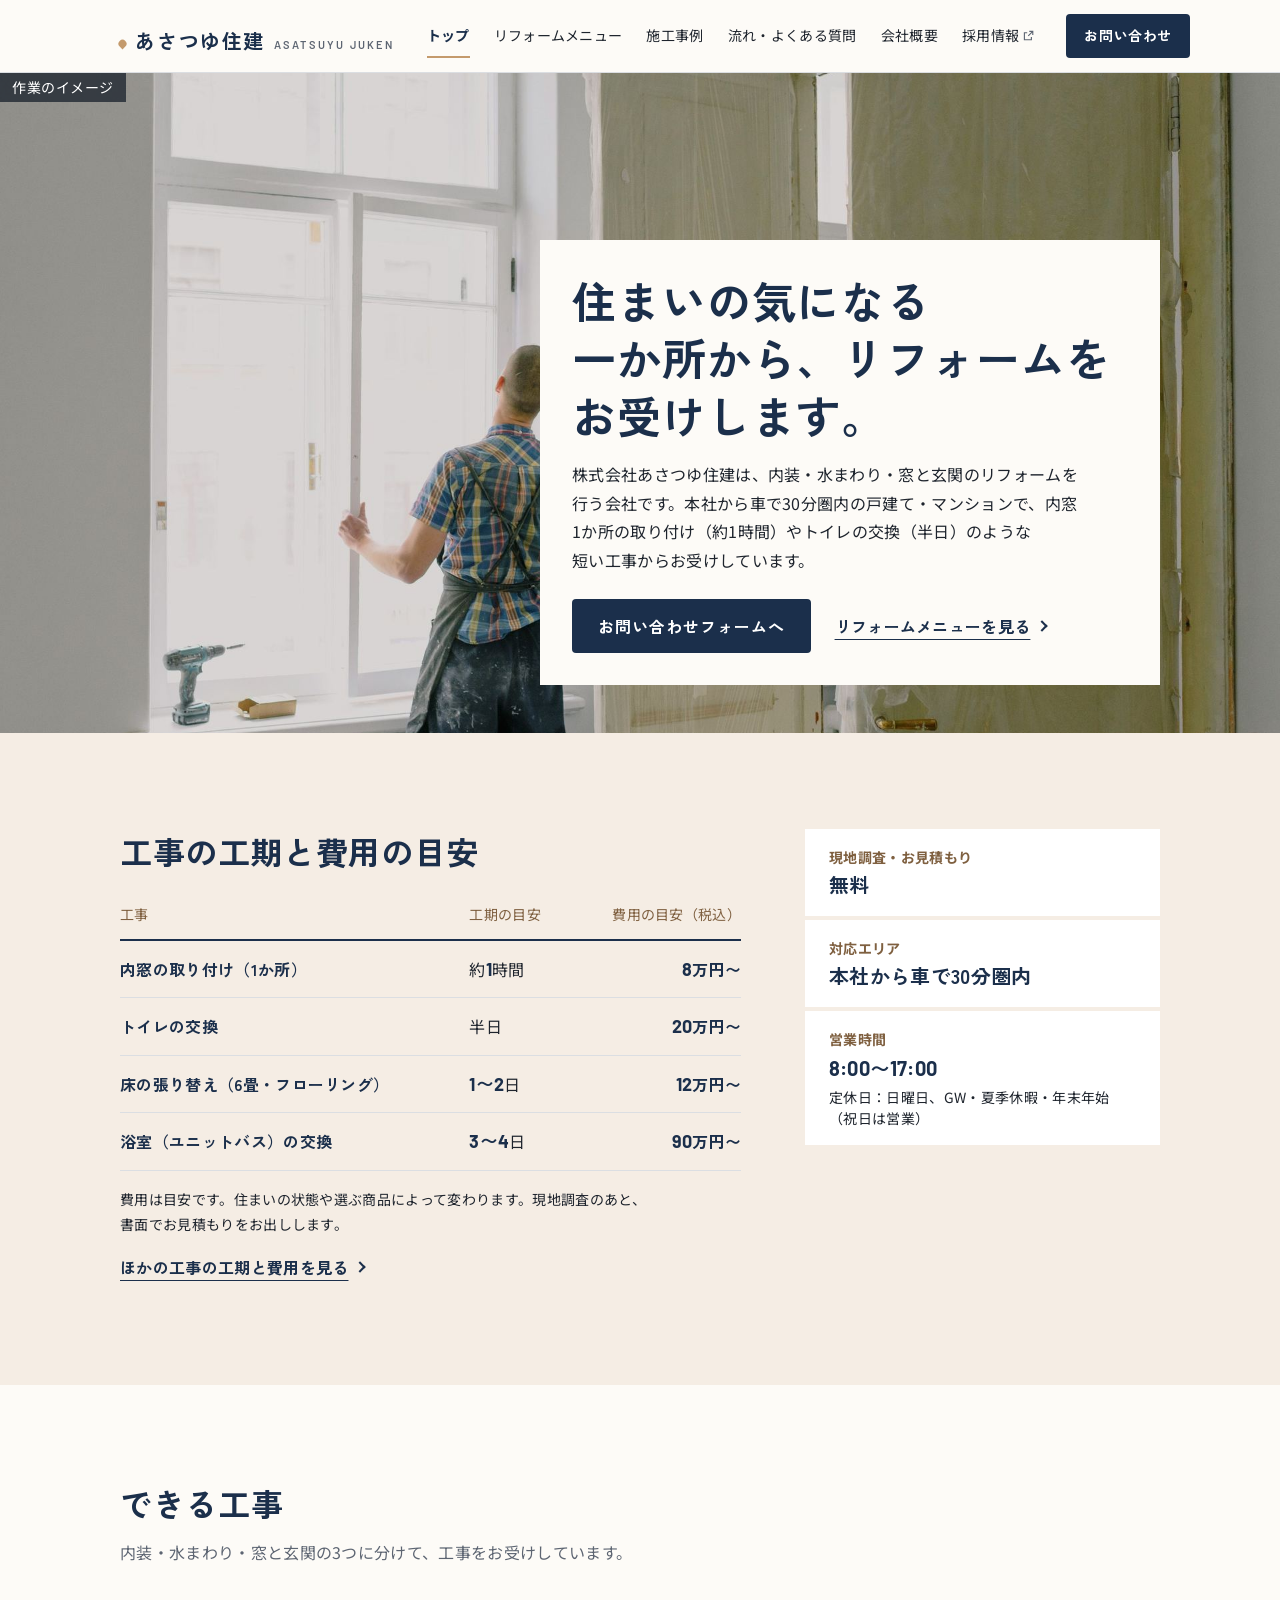
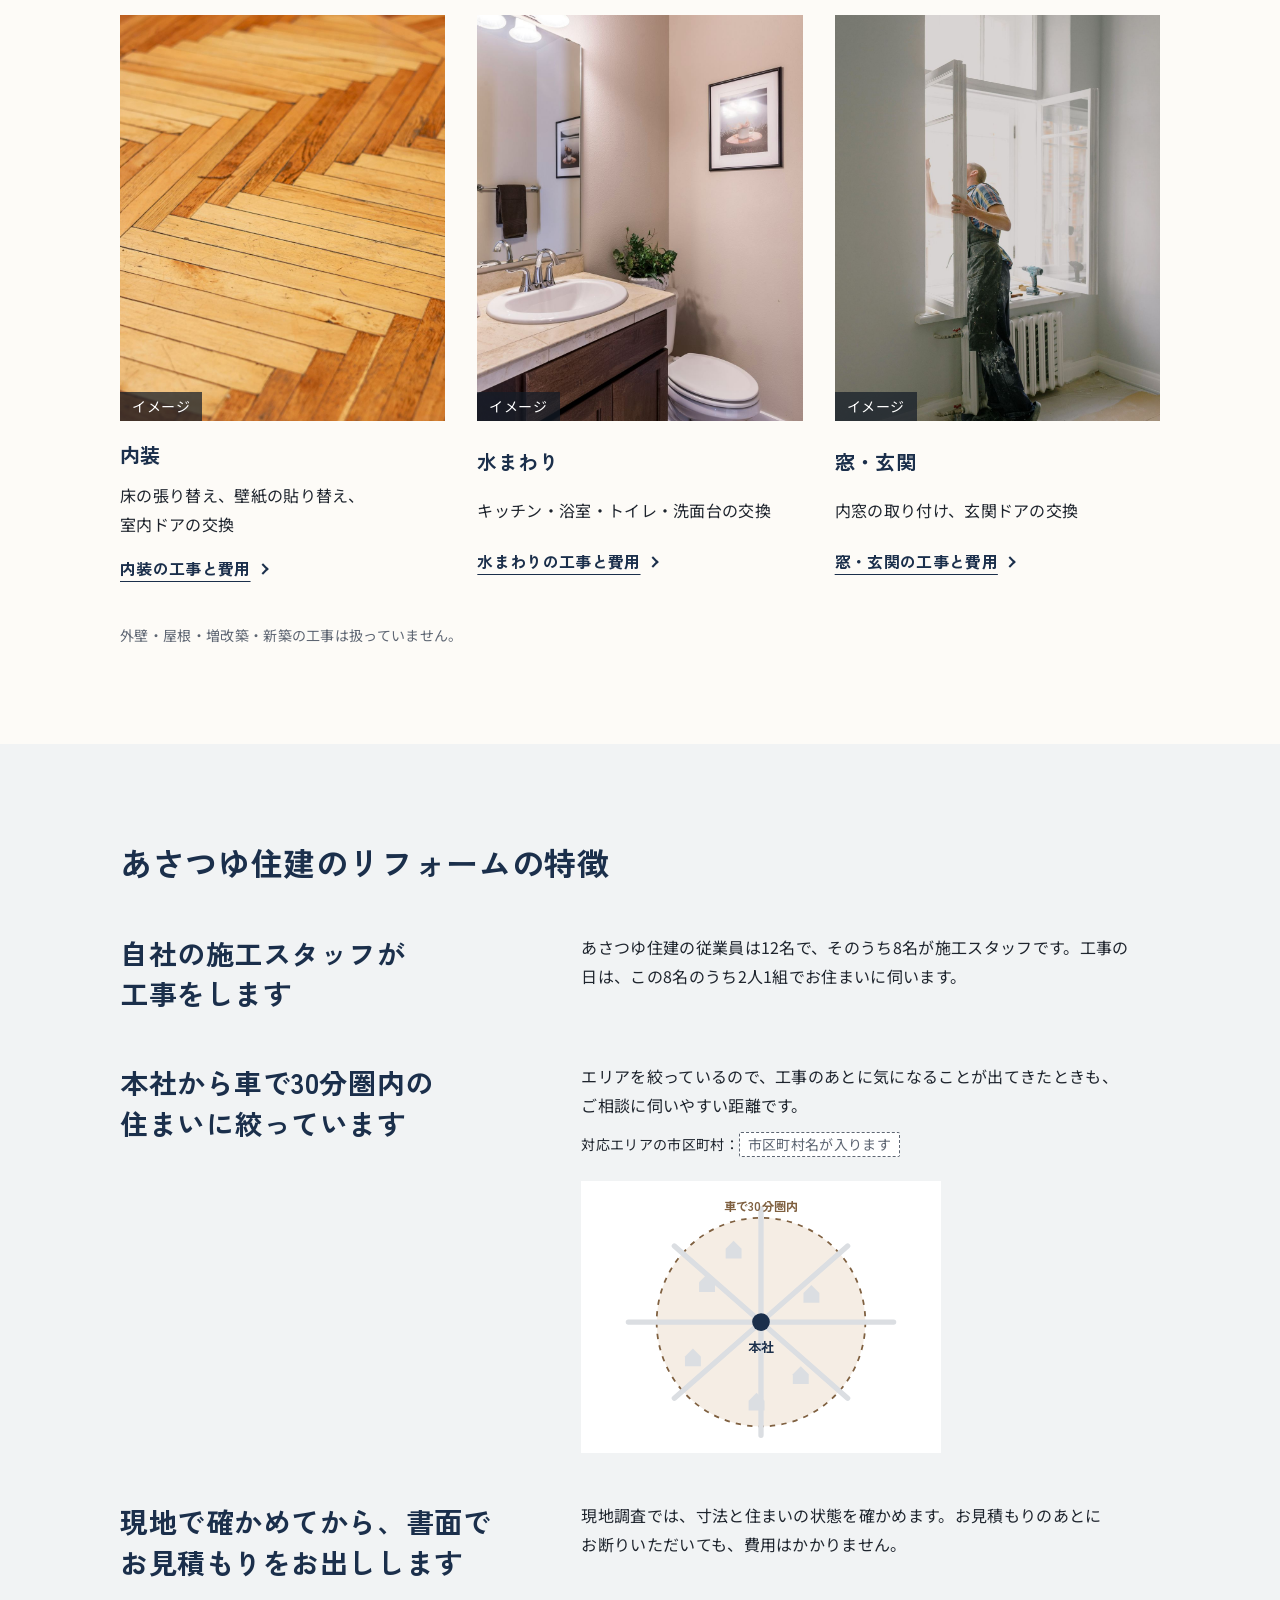
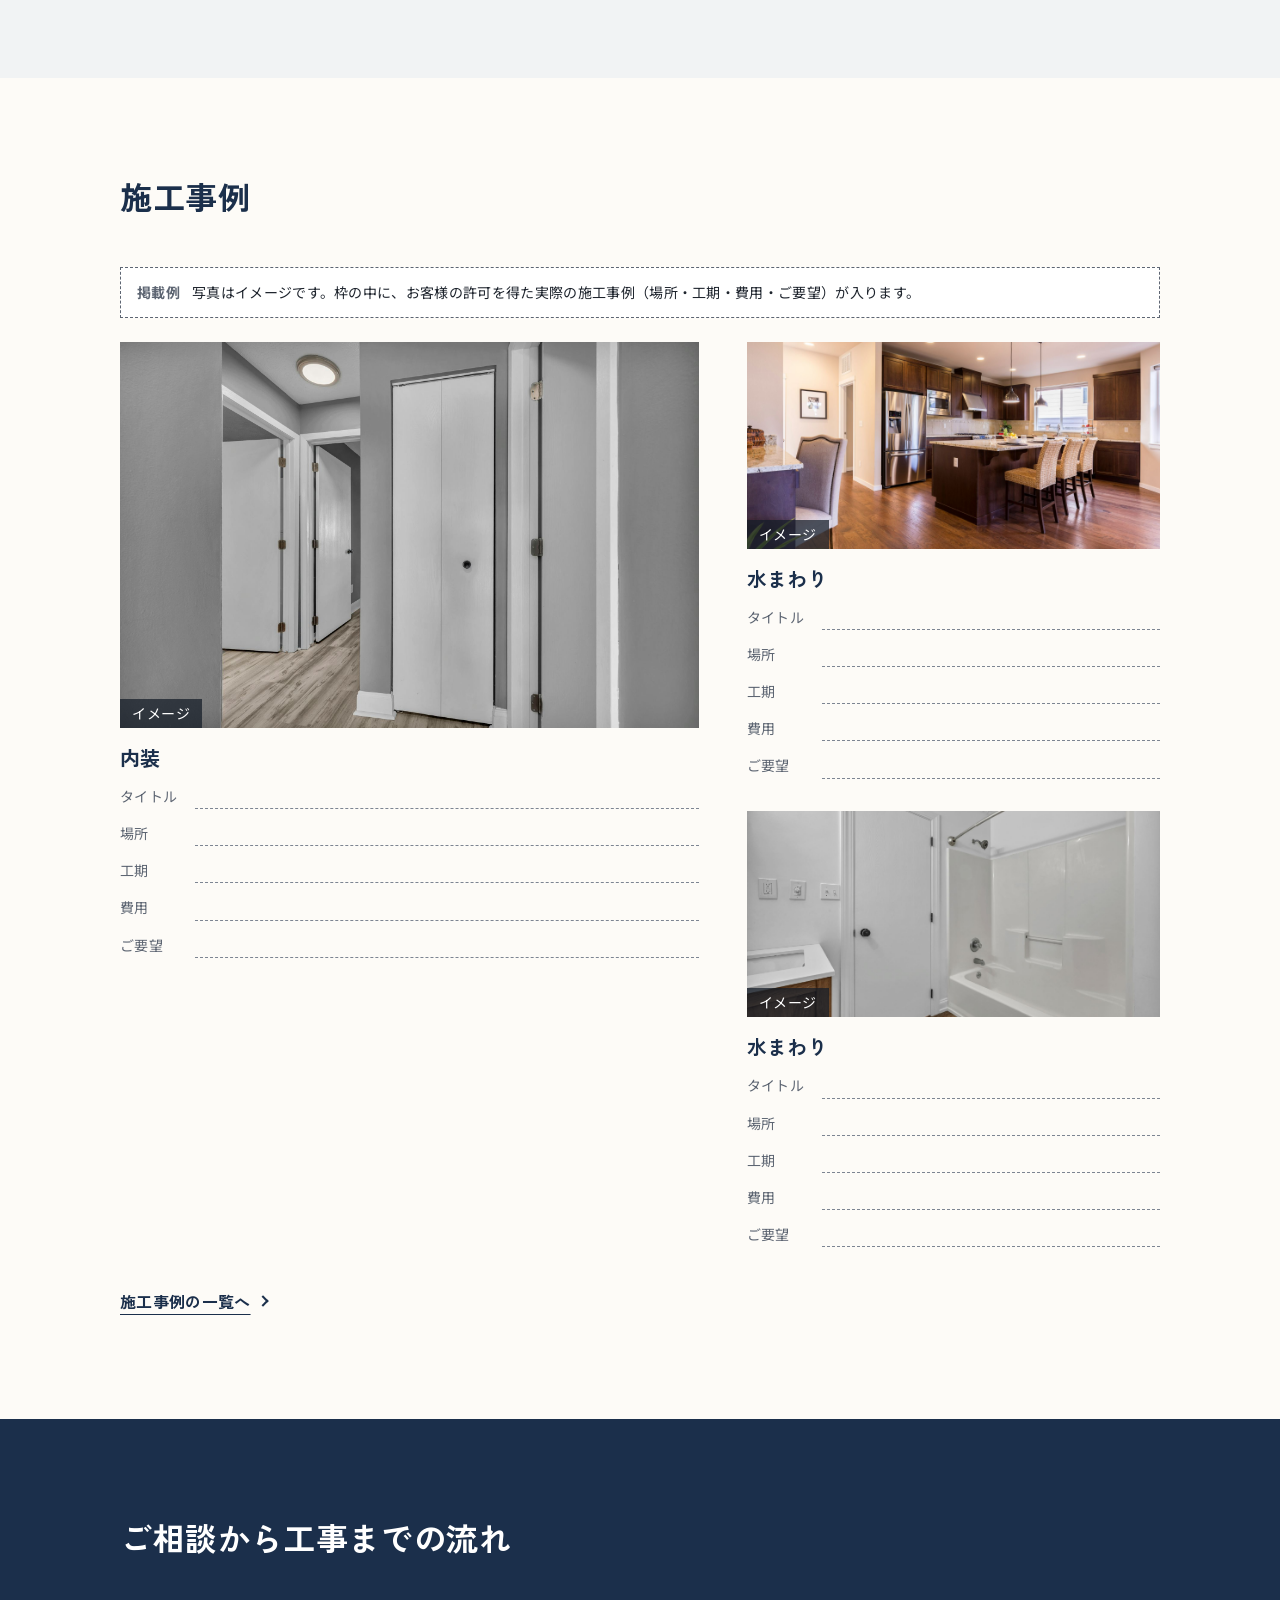
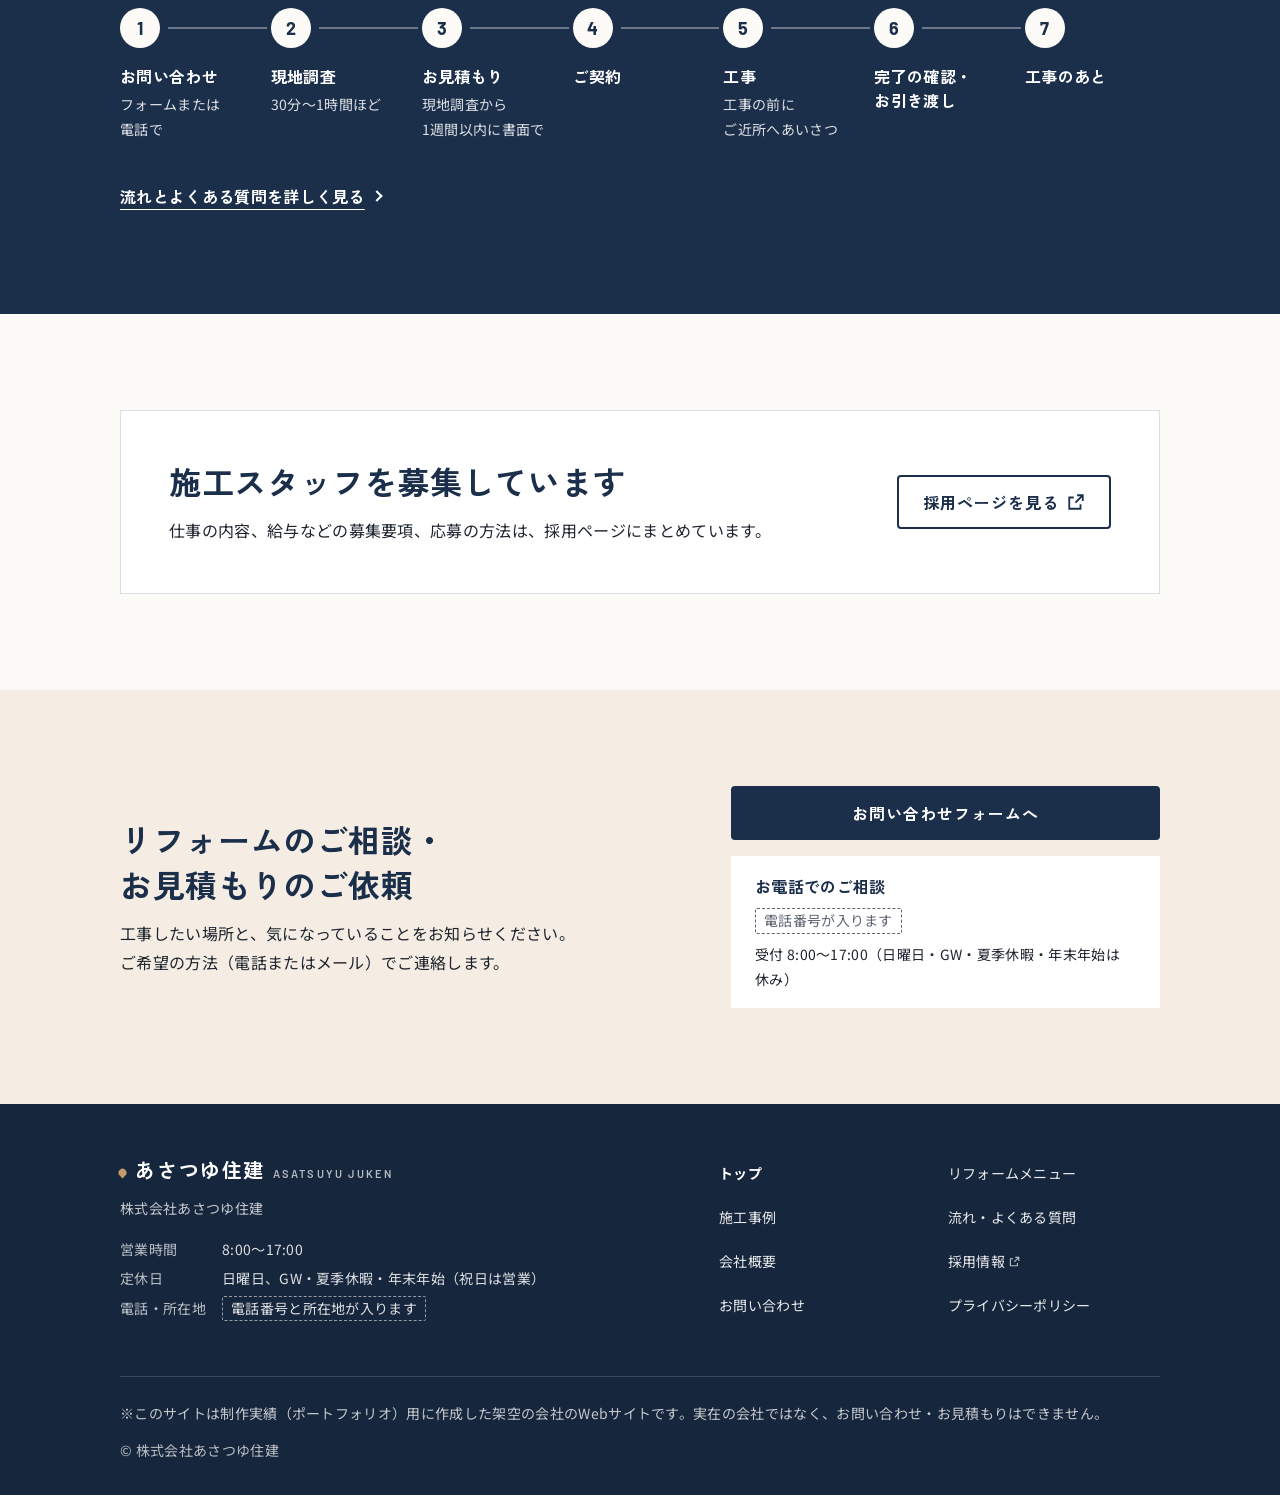
==== commit f3a90527: "見せ方を足す：主役のヒーロー、早い位置の工期と費用、セクションごとの変化、仮表示の整理 - トップのヒーローを窓を取り付ける写真（01）の全幅にし、文字とお問い合わせボタンの面を重ねる - ヒーロー直" ====
--- a/index.html
+++ b/index.html
@@ -8,7 +8,7 @@
 <meta name="description" content="株式会社あさつゆ住建は、内装・水まわり・窓と玄関のリフォームを行う会社です。本社から車で30分圏内の戸建て・マンションで、自社の施工スタッフが工事をします。">
 <link rel="preconnect" href="https://fonts.googleapis.com">
 <link rel="preconnect" href="https://fonts.gstatic.com" crossorigin>
-<link href="https://fonts.googleapis.com/css2?family=Barlow:wght@600;700&family=Noto+Sans+JP:wght@400;500;700&family=Zen+Kaku+Gothic+New:wght@700&display=swap" rel="stylesheet">
+<link href="https://fonts.googleapis.com/css2?family=Barlow:wght@600;700&family=Noto+Sans+JP:wght@400;700&family=Zen+Kaku+Gothic+New:wght@700&display=swap" rel="stylesheet">
 <link rel="stylesheet" href="style.css">
 <script src="script.js" defer></script>
 </head>
@@ -38,28 +38,54 @@
 
 <main id="main">
 
-  <!-- ===================== ヒーロー ===================== -->
+  <!-- ===================== ヒーロー（主役：窓を取り付ける写真） ===================== -->
   <section class="hero" aria-labelledby="hero-title">
-    <div class="wrap">
-      <div class="hero__top">
-        <h1 id="hero-title">住まいの気になる<br>一か所から、<br>リフォームをお受けします。</h1>
-        <div>
-          <p class="hero__lead">株式会社あさつゆ住建は、内装・水まわり・窓と玄関のリフォームを行う会社です。本社から車で30分圏内の戸建て・マンションで、内窓1か所の取り付け<span class="nowrap">（約1時間）</span>やトイレの交換<span class="nowrap">（半日）</span>のような短い工事からお受けしています。</p>
-          <div class="hero__cta">
-            <a class="btn btn--navy" href="contact.html">お問い合わせ・お見積もり依頼</a>
-            <a class="btn btn--outline" href="service.html">リフォームメニューと費用</a>
-          </div>
+    <figure class="photo hero__photo">
+      <img src="images/01_hero_window-install.jpg" alt="窓を取り付ける作業のイメージ" width="1920" height="1282" fetchpriority="high">
+      <figcaption class="photo-cap">作業のイメージ</figcaption>
+    </figure>
+    <div class="wrap hero__wrap">
+      <div class="hero__card">
+        <h1 id="hero-title">住まいの気になる<wbr>一か所から、<wbr>リフォームを<wbr>お受けします。</h1>
+        <p class="hero__lead">株式会社あさつゆ住建は、内装・水まわり・窓と玄関のリフォームを行う会社です。本社から車で30分圏内の戸建て・マンションで、内窓1か所の取り付け<span class="nowrap">（約1時間）</span>やトイレの交換<span class="nowrap">（半日）</span>のような短い工事からお受けしています。</p>
+        <div class="hero__cta">
+          <a class="btn btn--navy" href="contact.html">お問い合わせフォームへ</a>
+          <a class="more" href="service.html">リフォームメニューを見る</a>
         </div>
       </div>
     </div>
-    <figure class="photo hero__photo">
-      <img src="images/07_finish_kitchen.jpg" alt="木の床と濃い茶色の戸棚があるキッチンのイメージ" width="1920" height="1280">
-      <figcaption class="photo-cap">仕上がりのイメージ</figcaption>
-    </figure>
+  </section>
+
+  <!-- ===================== 工期と費用の目安（早い位置に置く情報。数字は brief.md のメニュー表と同じ） ===================== -->
+  <section class="sec quick" aria-labelledby="quick-title">
+    <div class="wrap quick__inner">
+      <div>
+        <h2 id="quick-title">工事の工期と<wbr>費用の目安</h2>
+        <table class="price">
+          <caption class="sr-only">おもな工事の工期と費用の目安（税込）</caption>
+          <thead>
+            <tr><th scope="col">工事</th><th scope="col">工期の目安</th><th scope="col">費用の目安（税込）</th></tr>
+          </thead>
+          <tbody>
+            <tr><th scope="row">内窓の取り付け（1か所）</th><td data-label="工期の目安">約<span class="num">1</span>時間</td><td data-label="費用の目安（税込）"><span class="num">8</span><span class="yen">万円〜</span></td></tr>
+            <tr><th scope="row">トイレの交換</th><td data-label="工期の目安">半日</td><td data-label="費用の目安（税込）"><span class="num">20</span><span class="yen">万円〜</span></td></tr>
+            <tr><th scope="row">床の張り替え（6畳・フローリング）</th><td data-label="工期の目安"><span class="num">1〜2</span>日</td><td data-label="費用の目安（税込）"><span class="num">12</span><span class="yen">万円〜</span></td></tr>
+            <tr><th scope="row">浴室（ユニットバス）の交換</th><td data-label="工期の目安"><span class="num">3〜4</span>日</td><td data-label="費用の目安（税込）"><span class="num">90</span><span class="yen">万円〜</span></td></tr>
+          </tbody>
+        </table>
+        <p class="quick__note">費用は目安です。住まいの状態や選ぶ商品によって変わります。現地調査のあと、書面でお見積もりをお出しします。</p>
+        <a class="more" href="service.html">ほかの工事の工期と費用を見る</a>
+      </div>
+      <dl class="quick__info">
+        <div><dt>現地調査・お見積もり</dt><dd>無料</dd></div>
+        <div><dt>対応エリア</dt><dd>本社から車で30分圏内</dd></div>
+        <div><dt>営業時間</dt><dd><span class="num">8:00〜17:00</span><small>定休日：日曜日、GW・夏季休暇・年末年始（祝日は営業）</small></dd></div>
+      </dl>
+    </div>
   </section>
 
   <!-- ===================== できる工事 ===================== -->
-  <section class="sec sec--soft" aria-labelledby="cats-title">
+  <section class="sec" aria-labelledby="cats-title">
     <div class="wrap">
       <div class="sec-head">
         <h2 id="cats-title">できる工事</h2>
@@ -73,10 +99,6 @@
           </figure>
           <h3>内装</h3>
           <p class="cat__items">床の張り替え、壁紙の貼り替え、室内ドアの交換</p>
-          <dl class="cat__facts">
-            <dt>工期の目安</dt><dd><span class="num">1〜2</span>日</dd>
-            <dt>費用の目安</dt><dd><span class="num">5</span>万円〜</dd>
-          </dl>
           <a class="more" href="service.html#interior">内装の工事と費用</a>
         </li>
         <li class="cat">
@@ -86,10 +108,6 @@
           </figure>
           <h3>水まわり</h3>
           <p class="cat__items">キッチン・浴室・トイレ・洗面台の交換</p>
-          <dl class="cat__facts">
-            <dt>工期の目安</dt><dd>半日〜<span class="num">4</span>日</dd>
-            <dt>費用の目安</dt><dd><span class="num">20</span>万円〜</dd>
-          </dl>
           <a class="more" href="service.html#water">水まわりの工事と費用</a>
         </li>
         <li class="cat">
@@ -99,69 +117,57 @@
           </figure>
           <h3>窓・玄関</h3>
           <p class="cat__items">内窓の取り付け、玄関ドアの交換</p>
-          <dl class="cat__facts">
-            <dt>工期の目安</dt><dd>約<span class="num">1</span>時間〜<span class="num">1</span>日</dd>
-            <dt>費用の目安</dt><dd><span class="num">8</span>万円〜</dd>
-          </dl>
           <a class="more" href="service.html#window">窓・玄関の工事と費用</a>
         </li>
       </ul>
-      <p class="cats-note">費用は税込の目安です。住まいの状態や選ぶ商品によって変わります。外壁・屋根・増改築・新築の工事は扱っていません。</p>
-    </div>
-  </section>
-
-  <!-- ===================== 特徴 ===================== -->
-  <section class="sec" aria-labelledby="feats-title">
+      <p class="cats-note">外壁・屋根・増改築・新築の工事は扱っていません。</p>
+    </div>
+  </section>
+
+  <!-- ===================== 特徴（大きな見出しと一言） ===================== -->
+  <section class="sec sec--soft" aria-labelledby="feats-title">
     <div class="wrap">
       <div class="sec-head">
-        <h2 id="feats-title">あさつゆ住建のリフォームの特徴</h2>
+        <h2 id="feats-title">あさつゆ住建の<wbr>リフォームの特徴</h2>
       </div>
       <div class="feats">
         <article class="feat">
-          <figure class="feat__media photo feat__photo">
-            <img src="images/06_work_marking.jpg" alt="木材に鉛筆で印を付ける作業のイメージ" width="1920" height="1280" loading="lazy">
-            <figcaption class="photo-cap">作業のイメージ</figcaption>
-          </figure>
+          <h3>自社の施工スタッフが<wbr>工事をします</h3>
           <div class="feat__body">
-            <h3>自社の施工スタッフが工事をします</h3>
             <p>あさつゆ住建の従業員は12名で、そのうち8名が施工スタッフです。工事の日は、この8名のうち2人1組でお住まいに伺います。</p>
           </div>
         </article>
         <article class="feat">
-          <div class="feat__media area-map">
-            <svg viewBox="0 0 380 280" role="img" aria-label="本社を中心に、車で30分圏内を対応エリアにしていることを示す図">
-              <defs>
-                <path id="house" d="M0 9 9 0l9 9v11H0z"/>
-              </defs>
-              <circle cx="190" cy="146" r="118" style="fill:#fff;stroke:var(--wood-deep);stroke-width:2;stroke-dasharray:6 7"/>
-              <path d="M40 146h300M190 18v256M92 60l196 172M288 60 92 232" style="fill:none;stroke:var(--brand-line);stroke-width:6;stroke-linecap:round"/>
-              <g style="fill:var(--brand-line)">
-                <use href="#house" x="120" y="92"/>
-                <use href="#house" x="238" y="104"/>
-                <use href="#house" x="104" y="176"/>
-                <use href="#house" x="226" y="196"/>
-                <use href="#house" x="176" y="226"/>
-                <use href="#house" x="150" y="54"/>
-              </g>
-              <circle cx="190" cy="146" r="10" style="fill:var(--brand)"/>
-              <text x="190" y="180" text-anchor="middle" style="font:700 15px var(--font-head);fill:var(--brand)">本社</text>
-              <text x="190" y="20" text-anchor="middle" style="font:700 14px var(--font-head);fill:var(--wood-deep)">車で30分圏内</text>
-            </svg>
-          </div>
+          <h3>本社から車で30分圏内の<wbr>住まいに絞っています</h3>
           <div class="feat__body">
-            <h3>本社から車で30分圏内の住まいに絞っています</h3>
             <p>エリアを絞っているので、工事のあとに気になることが出てきたときも、ご相談に伺いやすい距離です。</p>
-            <p class="feat__area">対応エリアの市区町村：<!-- CLIENT: 対応エリアの市区町村 --><span class="ph">対応エリアの市区町村</span></p>
+            <p class="feat__area">対応エリアの市区町村：<!-- CLIENT: 対応エリアの市区町村 --><span class="ph">市区町村名が入ります</span></p>
+            <div class="area-map">
+              <svg viewBox="0 0 380 280" role="img" aria-label="本社を中心に、車で30分圏内を対応エリアにしていることを示す図">
+                <defs>
+                  <path id="house" d="M0 9 9 0l9 9v11H0z"/>
+                </defs>
+                <circle cx="190" cy="146" r="118" style="fill:var(--wood-bg);stroke:var(--wood-deep);stroke-width:2;stroke-dasharray:6 7"/>
+                <path d="M40 146h300M190 18v256M92 60l196 172M288 60 92 232" style="fill:none;stroke:var(--brand-line);stroke-width:6;stroke-linecap:round"/>
+                <g style="fill:var(--brand-line)">
+                  <use href="#house" x="120" y="92"/>
+                  <use href="#house" x="238" y="104"/>
+                  <use href="#house" x="104" y="176"/>
+                  <use href="#house" x="226" y="196"/>
+                  <use href="#house" x="176" y="226"/>
+                  <use href="#house" x="150" y="54"/>
+                </g>
+                <circle cx="190" cy="146" r="10" style="fill:var(--brand)"/>
+                <text x="190" y="180" text-anchor="middle" style="font:700 15px var(--font-head);fill:var(--brand)">本社</text>
+                <text x="190" y="20" text-anchor="middle" style="font:700 14px var(--font-head);fill:var(--wood-deep)">車で30分圏内</text>
+              </svg>
+            </div>
           </div>
         </article>
         <article class="feat">
-          <figure class="feat__media photo feat__photo feat__photo--wide">
-            <img src="images/16_survey_tape-measure.jpg" alt="メジャーで寸法を測るイメージ" width="1920" height="1002" loading="lazy">
-            <figcaption class="photo-cap">イメージ</figcaption>
-          </figure>
+          <h3>現地で確かめてから、<wbr>書面でお見積もりを<wbr>お出しします</h3>
           <div class="feat__body">
-            <h3>現地で確かめてから、書面でお見積もりをお出しします</h3>
-            <p>現地調査では、寸法と住まいの状態を確かめます。現地調査とお見積もりは無料です。お見積もりのあとにお断りいただいても、費用はかかりません。</p>
+            <p>現地調査では、寸法と住まいの状態を確かめます。お見積もりのあとにお断りいただいても、費用はかかりません。</p>
           </div>
         </article>
       </div>
@@ -169,11 +175,12 @@
   </section>
 
   <!-- ===================== 施工事例（3件） ===================== -->
-  <section class="sec sec--wood" aria-labelledby="pickup-title">
+  <section class="sec" aria-labelledby="pickup-title">
     <div class="wrap">
       <div class="sec-head">
         <h2 id="pickup-title">施工事例</h2>
       </div>
+      <p class="sample-note"><span class="sample-note__tag">掲載例</span>写真はイメージです。枠の中に、お客様の許可を得た実際の施工事例（場所・工期・費用・ご要望）が入ります。</p>
       <div class="pickup">
         <!-- CLIENT: 施工事例（写真はお客様の許可を得た実際の現場のもの） -->
         <article class="case" data-cat="interior">
@@ -181,14 +188,33 @@
             <img src="images/08_finish_hallway.jpg" alt="室内ドアが並ぶ廊下のイメージ" width="1920" height="1280" loading="lazy">
             <figcaption class="photo-cap">イメージ</figcaption>
           </figure>
-          <p class="case__cat">内装</p>
-          <h3><span class="ph">（ここに実際の施工事例が入ります）</span></h3>
-          <dl class="case__data">
-            <dt>場所</dt><dd><span class="ph">（市区町村）</span></dd>
-            <dt>工期</dt><dd><span class="ph">（工期）</span></dd>
-            <dt>費用</dt><dd><span class="ph">（税込の費用）</span></dd>
-            <dt>ご要望</dt><dd><span class="ph">（お客様のご要望）</span></dd>
-          </dl>
+          <div class="case__body">
+            <h3 class="case__cat">内装</h3>
+            <dl class="case__data">
+              <div><dt>タイトル</dt><dd class="blank"><span class="sr-only">掲載例</span></dd></div>
+              <div><dt>場所</dt><dd class="blank"><span class="sr-only">掲載例</span></dd></div>
+              <div><dt>工期</dt><dd class="blank"><span class="sr-only">掲載例</span></dd></div>
+              <div><dt>費用</dt><dd class="blank"><span class="sr-only">掲載例</span></dd></div>
+              <div><dt>ご要望</dt><dd class="blank"><span class="sr-only">掲載例</span></dd></div>
+            </dl>
+          </div>
+        </article>
+        <!-- CLIENT: 施工事例（写真はお客様の許可を得た実際の現場のもの） -->
+        <article class="case" data-cat="water">
+          <figure class="photo case__photo">
+            <img src="images/07_finish_kitchen.jpg" alt="木の床と濃い茶色の戸棚があるキッチンのイメージ" width="1920" height="1280" loading="lazy">
+            <figcaption class="photo-cap">イメージ</figcaption>
+          </figure>
+          <div class="case__body">
+            <h3 class="case__cat">水まわり</h3>
+            <dl class="case__data">
+              <div><dt>タイトル</dt><dd class="blank"><span class="sr-only">掲載例</span></dd></div>
+              <div><dt>場所</dt><dd class="blank"><span class="sr-only">掲載例</span></dd></div>
+              <div><dt>工期</dt><dd class="blank"><span class="sr-only">掲載例</span></dd></div>
+              <div><dt>費用</dt><dd class="blank"><span class="sr-only">掲載例</span></dd></div>
+              <div><dt>ご要望</dt><dd class="blank"><span class="sr-only">掲載例</span></dd></div>
+            </dl>
+          </div>
         </article>
         <!-- CLIENT: 施工事例（写真はお客様の許可を得た実際の現場のもの） -->
         <article class="case" data-cat="water">
@@ -196,48 +222,35 @@
             <img src="images/13_water_bathroom.jpg" alt="浴槽と洗面台がある浴室のイメージ" width="1920" height="1282" loading="lazy">
             <figcaption class="photo-cap">イメージ</figcaption>
           </figure>
-          <p class="case__cat">水まわり</p>
-          <h3><span class="ph">（ここに実際の施工事例が入ります）</span></h3>
-          <dl class="case__data">
-            <dt>場所</dt><dd><span class="ph">（市区町村）</span></dd>
-            <dt>工期</dt><dd><span class="ph">（工期）</span></dd>
-            <dt>費用</dt><dd><span class="ph">（税込の費用）</span></dd>
-            <dt>ご要望</dt><dd><span class="ph">（お客様のご要望）</span></dd>
-          </dl>
-        </article>
-        <!-- CLIENT: 施工事例（写真はお客様の許可を得た実際の現場のもの） -->
-        <article class="case" data-cat="window">
-          <figure class="photo case__photo">
-            <img src="images/01_hero_window-install.jpg" alt="窓を取り付ける作業のイメージ" width="1920" height="1282" loading="lazy">
-            <figcaption class="photo-cap">イメージ</figcaption>
-          </figure>
-          <p class="case__cat">窓・玄関</p>
-          <h3><span class="ph">（ここに実際の施工事例が入ります）</span></h3>
-          <dl class="case__data">
-            <dt>場所</dt><dd><span class="ph">（市区町村）</span></dd>
-            <dt>工期</dt><dd><span class="ph">（工期）</span></dd>
-            <dt>費用</dt><dd><span class="ph">（税込の費用）</span></dd>
-            <dt>ご要望</dt><dd><span class="ph">（お客様のご要望）</span></dd>
-          </dl>
+          <div class="case__body">
+            <h3 class="case__cat">水まわり</h3>
+            <dl class="case__data">
+              <div><dt>タイトル</dt><dd class="blank"><span class="sr-only">掲載例</span></dd></div>
+              <div><dt>場所</dt><dd class="blank"><span class="sr-only">掲載例</span></dd></div>
+              <div><dt>工期</dt><dd class="blank"><span class="sr-only">掲載例</span></dd></div>
+              <div><dt>費用</dt><dd class="blank"><span class="sr-only">掲載例</span></dd></div>
+              <div><dt>ご要望</dt><dd class="blank"><span class="sr-only">掲載例</span></dd></div>
+            </dl>
+          </div>
         </article>
       </div>
       <p class="sec-foot"><a class="more" href="works.html">施工事例の一覧へ</a></p>
     </div>
   </section>
 
-  <!-- ===================== 流れ（短く） ===================== -->
+  <!-- ===================== 流れ（番号つきの順路） ===================== -->
   <section class="sec sec--navy" aria-labelledby="flow-title">
     <div class="wrap">
       <div class="sec-head">
-        <h2 id="flow-title">ご相談から工事までの流れ</h2>
-      </div>
-      <ol class="flow-line">
+        <h2 id="flow-title">ご相談から<wbr>工事までの流れ</h2>
+      </div>
+      <ol class="route">
         <li><b>お問い合わせ</b><span>フォームまたは電話で</span></li>
         <li><b>現地調査</b><span>30分〜1時間ほど</span></li>
         <li><b>お見積もり</b><span>現地調査から1週間以内に書面で</span></li>
         <li><b>ご契約</b></li>
         <li><b>工事</b><span>工事の前にご近所へあいさつ</span></li>
-        <li><b>完了の確認・お引き渡し</b></li>
+        <li><b>完了の確認・<wbr>お引き渡し</b></li>
         <li><b>工事のあと</b></li>
       </ol>
       <p class="sec-foot"><a class="more" href="flow.html">流れとよくある質問を詳しく見る</a></p>
@@ -249,7 +262,7 @@
     <div class="wrap">
       <div class="recruit">
         <div class="recruit__text">
-          <h2 id="recruit-title">施工スタッフを募集しています</h2>
+          <h2 id="recruit-title">施工スタッフを<wbr>募集しています</h2>
           <p>仕事の内容、給与などの募集要項、応募の方法は、採用ページにまとめています。</p>
         </div>
         <a class="btn btn--outline" href="https://tmy-adc329.github.io/asatsuyu-lp/">採用ページを見る<svg viewBox="0 0 16 16" aria-hidden="true"><path d="M9 2h5v5M14 2L7.5 8.5M12 10v4H2V4h4" fill="none" stroke="currentColor" stroke-width="1.6"/></svg></a>
@@ -261,20 +274,19 @@
   <section class="sec cta" aria-labelledby="cta-title">
     <div class="wrap cta__inner">
       <div>
-        <h2 id="cta-title">リフォームのご相談・<br>お見積もりのご依頼</h2>
+        <h2 id="cta-title">リフォームのご相談・<wbr>お見積もりのご依頼</h2>
         <p class="cta__lead">工事したい場所と、気になっていることをお知らせください。ご希望の方法（電話またはメール）でご連絡します。</p>
       </div>
       <div class="cta__actions">
         <a class="btn btn--navy" href="contact.html">お問い合わせフォームへ</a>
         <div class="tel">
           <p class="tel__label">お電話でのご相談</p>
-          <p class="tel__num"><!-- CLIENT: 電話番号 --><span class="ph">電話番号</span></p>
+          <p class="tel__num"><!-- CLIENT: 電話番号 --><span class="ph">電話番号が入ります</span></p>
           <p class="tel__hours">受付 8:00〜17:00（日曜日・GW・夏季休暇・年末年始は休み）</p>
         </div>
       </div>
     </div>
   </section>
-
 </main>
 
 <!-- ===================== フッター（全ページ共通） ===================== -->
@@ -284,10 +296,9 @@
       <a class="logo" href="index.html" aria-label="株式会社あさつゆ住建 トップページへ"><span class="logo__ja">あさつゆ住建</span><span class="logo__en">ASATSUYU JUKEN</span></a>
       <p class="footer__name">株式会社あさつゆ住建</p>
       <dl class="footer__info">
-        <dt>電話</dt><dd><!-- CLIENT: 電話番号 --><span class="ph">電話番号</span></dd>
         <dt>営業時間</dt><dd>8:00〜17:00</dd>
         <dt>定休日</dt><dd>日曜日、GW・夏季休暇・年末年始（祝日は営業）</dd>
-        <dt>所在地</dt><dd><!-- CLIENT: 所在地 --><span class="ph">所在地</span></dd>
+        <dt>電話・所在地</dt><dd><!-- CLIENT: 電話番号 --><!-- CLIENT: 所在地 --><span class="ph">電話番号と所在地が入ります</span></dd>
       </dl>
     </div>
     <nav class="footer__nav" aria-label="サイト内のページ">
--- a/style.css
+++ b/style.css
@@ -5,6 +5,7 @@
    ========================================================= */
 
 :root{
+  /* ---------- 色（ブランドカラーはここ1か所） ---------- */
   --brand: #1b2f4b;   /* ブランドカラー（深いネイビー。採用LPと同じ） */
   --wood:  #c49a6c;   /* 木の色（アクセントに少量） */
 
@@ -12,16 +13,43 @@
   --brand-soft:  color-mix(in srgb, var(--brand) 6%, #fff);
   --brand-line:  color-mix(in srgb, var(--brand) 16%, #fff);
   --wood-bg:     color-mix(in srgb, var(--wood) 14%, #fdfbf7);
-  --wood-deep:   color-mix(in srgb, var(--wood) 70%, #3a2614);
+  --wood-deep:   color-mix(in srgb, var(--wood) 50%, #3a2614); /* 木の色の文字・フォーカス表示（背景に対して4.5:1以上） */
   --paper: #fdfbf7;
   --ink:   #1e242d;
   --muted: #5d6572;
+  --field-line: #7d8592; /* 入力欄・選択肢の枠（3:1以上） */
   --error: #b3261e;
-
-  --font-head: "Zen Kaku Gothic New", "Hiragino Sans", "Yu Gothic", sans-serif;
-  --font-body: "Noto Sans JP", "Hiragino Sans", "Yu Gothic", sans-serif;
+  --focus: var(--wood-deep);
+
+  /* ---------- 書体 ---------- */
+  --font-head: "Zen Kaku Gothic New", "Hiragino Sans", "Hiragino Kaku Gothic ProN", sans-serif;
+  --font-body: "Noto Sans JP", "Hiragino Sans", "Hiragino Kaku Gothic ProN", sans-serif;
   --font-num:  "Barlow", "Zen Kaku Gothic New", sans-serif;
 
+  /* ---------- 文字サイズの段階 ---------- */
+  --fs-sm:  .875rem;  /* 14px 注記・ラベル・フッター */
+  --fs-base: 1rem;    /* 16px 本文 */
+  --fs-md:  1.125rem; /* 18px */
+  --fs-lg:  1.25rem;  /* 20px h3 */
+  --fs-xl:  1.5rem;   /* 24px h2（スマホ） */
+  --fs-2xl: 1.75rem;  /* 28px h1（スマホ） */
+  --fs-3xl: 2rem;     /* 32px h2（PC） */
+  --fs-4xl: 2.5rem;   /* 40px h1（PC） */
+  --fs-hero: 2.75rem; /* 44px トップの h1（PC） */
+
+  /* ---------- 余白の段階 ---------- */
+  --sp-1: 4px;
+  --sp-2: 8px;
+  --sp-3: 12px;
+  --sp-4: 16px;
+  --sp-5: 24px;
+  --sp-6: 32px;
+  --sp-7: 48px;
+  --sp-8: 64px;
+  --sp-9: 96px;
+  --sp-10: 120px;
+
+  --sec-pad: var(--sp-8);  /* セクションの上下 */
   --gutter: 20px;
   --maxw: 1120px;
   --radius: 4px;
@@ -30,17 +58,24 @@
 
 /* ---------- 基本 ---------- */
 *,*::before,*::after{box-sizing:border-box}
-html{scroll-behavior:smooth;scroll-padding-top:calc(var(--header-h) + 16px)}
+html{scroll-behavior:smooth;scroll-padding-top:calc(var(--header-h) + var(--sp-4))}
 body{
   margin:0;background:var(--paper);color:var(--ink);
-  font-family:var(--font-body);font-size:16px;line-height:1.85;
+  font-family:var(--font-body);font-size:var(--fs-base);line-height:1.8;letter-spacing:.02em;
   -webkit-text-size-adjust:100%;
   word-break:auto-phrase; /* 対応ブラウザでは、言葉の途中で改行しない */
 }
 img{display:block;max-width:100%;height:auto}
 a{color:inherit}
-h1,h2,h3{font-family:var(--font-head);font-weight:700;line-height:1.4;margin:0;letter-spacing:.02em;text-wrap:balance;word-break:auto-phrase}
+h1,h2,h3{
+  font-family:var(--font-head);font-weight:700;line-height:1.4;margin:0;letter-spacing:.02em;
+  word-break:keep-all;overflow-wrap:anywhere
+}
+@supports (word-break:auto-phrase){
+  h1,h2,h3{word-break:auto-phrase;text-wrap:balance}
+}
 p{margin:0}
+main p{max-width:40em}
 ul,ol{margin:0;padding:0;list-style:none}
 dl,dd,figure{margin:0}
 table{border-collapse:collapse;width:100%}
@@ -49,32 +84,47 @@
 .nowrap{white-space:nowrap}
 .num{font-family:var(--font-num);font-weight:700;letter-spacing:.01em}
 
-.skip{position:absolute;left:8px;top:-60px;z-index:100;padding:.5em 1em;background:var(--brand);color:#fff;text-decoration:none}
-.skip:focus{top:8px}
-
-/* クライアント確認待ちの箇所（画面上でも仮だと分かるように点線で囲む） */
+.skip{position:absolute;left:var(--sp-2);top:-60px;z-index:100;padding:var(--sp-2) var(--sp-4);background:var(--brand);color:#fff;text-decoration:none}
+.skip:focus{top:var(--sp-2)}
+
+a:focus-visible,button:focus-visible,summary:focus-visible{outline:2px solid var(--focus);outline-offset:3px}
+.sec--navy,.footer{--focus:var(--wood)}
+
+/* ---------- 仮表示（CLIENT コメントとセット） ---------- */
+/* 1か所だけの仮の値 */
 .ph{
-  display:inline-block;padding:0 .45em;border:1px dashed var(--muted);color:var(--muted);
-  font-size:.92em;font-weight:400;border-radius:2px;background:rgba(255,255,255,.55);line-height:1.7
-}
+  display:inline-block;padding:0 var(--sp-2);border:1px dashed var(--muted);border-radius:2px;
+  background:#fff;color:var(--muted);font-size:var(--fs-sm);font-weight:400;line-height:1.7
+}
+/* セクションごとに1つにまとめた「掲載例」の注記 */
+.sample-note{
+  display:flex;flex-wrap:wrap;align-items:baseline;gap:var(--sp-1) var(--sp-3);
+  padding:var(--sp-3) var(--sp-4);border:1px dashed var(--muted);background:#fff;
+  font-size:var(--fs-sm);color:var(--ink)
+}
+main .sample-note{max-width:none}
+.sample-note__tag{flex:none;font-weight:700;color:var(--muted)}
+/* 写真・地図などが入る枠 */
 .ph-block{
-  display:flex;align-items:center;justify-content:center;padding:20px;text-align:center;
-  border:1px dashed var(--muted);color:var(--muted);background:rgba(255,255,255,.55);font-size:.9rem
-}
-
-/* 写真と「イメージ」の表示 */
+  display:flex;align-items:center;justify-content:center;padding:var(--sp-5);text-align:center;
+  border:1px dashed var(--muted);background:#fff;color:var(--muted);font-size:var(--fs-sm)
+}
+/* 文字が入る欄（見本の線） */
+.blank{display:block;min-height:1.6em;border-bottom:1px dashed var(--field-line)}
+
+/* ---------- 写真と「イメージ」の表示 ---------- */
 .photo{position:relative;overflow:hidden;background:var(--brand-soft)}
 .photo img{width:100%;height:100%;object-fit:cover}
 .photo-cap{
-  position:absolute;left:0;bottom:0;padding:.25em .8em;
-  background:rgba(20,28,40,.72);color:#fff;font-size:.72rem;letter-spacing:.04em;line-height:1.7
+  position:absolute;left:0;bottom:0;padding:var(--sp-1) var(--sp-3);
+  background:rgba(20,28,40,.72);color:#fff;font-size:var(--fs-sm);letter-spacing:.04em;line-height:1.5
 }
 
 /* ---------- ボタン・リンク ---------- */
 .btn{
-  display:inline-flex;align-items:center;justify-content:center;gap:.6em;
-  min-height:54px;padding:.8em 1.6em;border-radius:var(--radius);
-  font-family:var(--font-head);font-weight:700;font-size:1rem;letter-spacing:.06em;line-height:1.4;
+  display:inline-flex;align-items:center;justify-content:center;gap:var(--sp-2);
+  min-height:54px;padding:var(--sp-3) var(--sp-5);border-radius:var(--radius);
+  font-family:var(--font-head);font-weight:700;font-size:var(--fs-base);letter-spacing:.06em;line-height:1.4;
   text-decoration:none;cursor:pointer;border:2px solid transparent;
   transition:background .2s,color .2s,border-color .2s;
 }
@@ -84,32 +134,31 @@
 .btn--outline{border-color:var(--brand);color:var(--brand);background:transparent}
 .btn--outline:hover{background:var(--brand-soft)}
 
+/* 3番目に大事な行き先（文字のリンク） */
 .more{
-  display:inline-flex;align-items:center;gap:.5em;
-  font-family:var(--font-head);font-weight:700;color:var(--brand);text-decoration:none;
-  border-bottom:1px solid currentColor;padding-bottom:2px
-}
-.more::after{content:"";width:.5em;height:.5em;border-top:2px solid currentColor;border-right:2px solid currentColor;transform:rotate(45deg)}
+  display:inline-flex;align-items:center;gap:var(--sp-2);min-height:44px;
+  font-family:var(--font-head);font-weight:700;color:var(--brand);
+  text-decoration:underline;text-decoration-thickness:1px;text-underline-offset:6px
+}
+.more::after{content:"";flex:none;width:.5em;height:.5em;border-top:2px solid currentColor;border-right:2px solid currentColor;transform:rotate(45deg)}
 .more:hover{color:var(--wood-deep)}
-
-a:focus-visible,button:focus-visible,summary:focus-visible{outline:2px solid var(--wood);outline-offset:3px}
 
 /* =========================================================
    ヘッダー（全ページ共通）
    ========================================================= */
 .header{position:sticky;top:0;z-index:50;background:var(--paper);border-bottom:1px solid var(--brand-line)}
 .header__inner{
-  display:flex;align-items:center;gap:10px;flex-wrap:wrap;
+  display:flex;align-items:center;gap:var(--sp-3);flex-wrap:wrap;
   min-height:var(--header-h);max-width:var(--maxw);margin-inline:auto;padding-inline:var(--gutter)
 }
-.logo{display:flex;align-items:baseline;gap:.55em;margin-right:auto;text-decoration:none;color:var(--brand)}
-.logo__ja{font-family:var(--font-head);font-weight:700;font-size:1.2rem;letter-spacing:.08em;white-space:nowrap}
+.logo{display:flex;align-items:baseline;gap:.55em;min-height:44px;padding-top:10px;margin-right:auto;text-decoration:none;color:var(--brand)}
+.logo__ja{font-family:var(--font-head);font-weight:700;font-size:var(--fs-lg);letter-spacing:.08em;white-space:nowrap}
 .logo__ja::before{
   content:"";display:inline-block;width:.42em;height:.42em;margin-right:.35em;
   border-radius:50% 50% 50% 0;transform:rotate(-45deg) translateY(-.1em);background:var(--wood)
 }
-.logo__en{display:none;font-family:var(--font-num);font-weight:600;font-size:.68rem;letter-spacing:.2em;color:var(--muted);white-space:nowrap}
-.header__cta.btn{min-height:40px;padding:.35em 1em;font-size:.86rem;letter-spacing:.04em;white-space:nowrap}
+.logo__en{display:none;font-family:var(--font-num);font-weight:600;font-size:.6875rem;letter-spacing:.2em;color:var(--muted);white-space:nowrap}
+.header__cta.btn{min-height:44px;padding:var(--sp-2) var(--sp-4);font-size:var(--fs-sm);letter-spacing:.04em;white-space:nowrap}
 .header__cta[aria-current="page"]{background:var(--brand-dark)}
 
 .menu-btn{
@@ -128,9 +177,10 @@
 .menu-btn[aria-expanded="true"] .menu-btn__bar::after{transform:translateY(-7px) rotate(-45deg);background:var(--brand)}
 
 /* メニュー：JavaScriptが無いときは、ロゴの下に並べて表示する */
-.gnav{order:5;width:100%;padding-bottom:10px}
-.gnav__list{display:flex;flex-wrap:wrap;gap:4px 18px;font-size:.9rem}
-.gnav__list a{display:inline-flex;align-items:center;gap:.3em;padding:6px 0;text-decoration:none;color:var(--ink)}
+.gnav{order:5;width:100%;padding-bottom:var(--sp-2)}
+.gnav__list{display:flex;flex-wrap:wrap;gap:0 var(--sp-4);font-size:var(--fs-sm)}
+.gnav__list a{display:inline-flex;align-items:center;gap:var(--sp-1);min-height:44px;text-decoration:none;color:var(--ink)}
+.gnav__list a:hover{color:var(--brand);text-decoration:underline;text-underline-offset:6px}
 .gnav__list a[aria-current="page"]{color:var(--brand);font-weight:700;box-shadow:inset 0 -2px 0 var(--wood)}
 .gnav__ext{width:.8em;height:.8em;flex:none;color:var(--muted)}
 
@@ -138,185 +188,201 @@
 @media (max-width:1099px){
   .js .menu-btn{display:block}
   .js .gnav{
-    display:none;position:absolute;left:0;right:0;top:100%;padding:8px var(--gutter) 24px;
+    display:none;position:absolute;left:0;right:0;top:100%;padding:var(--sp-2) var(--gutter) var(--sp-5);
     background:var(--paper);border-bottom:1px solid var(--brand-line);box-shadow:0 12px 24px rgba(20,28,40,.08);
     max-height:calc(100dvh - var(--header-h));overflow-y:auto
   }
   .js .header.is-open .gnav{display:block}
-  .js .gnav__list{display:block;font-size:1rem}
+  .js .gnav__list{display:block;font-size:var(--fs-base)}
   .js .gnav__list li{border-bottom:1px solid var(--brand-line)}
-  .js .gnav__list a{display:flex;padding:14px 4px;font-family:var(--font-head);font-weight:700;color:var(--brand)}
+  .js .gnav__list a{display:flex;min-height:52px;padding:0 var(--sp-1);font-family:var(--font-head);font-weight:700;color:var(--brand)}
   .js .gnav__list a[aria-current="page"]{box-shadow:none;color:var(--wood-deep)}
 }
 
 /* =========================================================
    セクション共通
    ========================================================= */
-.sec{padding-block:64px}
+.sec{padding-block:var(--sec-pad)}
 .sec--soft{background:var(--brand-soft)}
 .sec--wood{background:var(--wood-bg)}
-.sec-head{margin-bottom:32px}
-.sec-head h2{font-size:clamp(1.5rem,6vw,2.2rem);color:var(--brand)}
-.sec-head__lead{margin-top:.9em;color:var(--muted)}
-.sec-foot{margin-top:36px}
-
-/* 下層ページの見出し */
-.page-head{padding:40px 0 36px;border-bottom:1px solid var(--brand-line)}
-.page-head h1{font-size:clamp(1.75rem,7vw,2.6rem);color:var(--brand)}
-.page-head__lead{margin-top:.9em;max-width:40em;color:var(--muted)}
-.page-head--photo{border-bottom:0;padding-bottom:0}
-.page-head__photo{margin-top:32px;aspect-ratio:16/9}
-
+.sec-head{margin-bottom:var(--sp-6)}
+.sec-head h2{font-size:var(--fs-xl);color:var(--brand)}
+.sec-head__lead{margin-top:var(--sp-3);color:var(--muted)}
+.sec-foot{margin-top:var(--sp-6)}
+
+/* 下層ページの見出し（ページの役割ごとに背景を変える） */
+.page-head{padding:var(--sp-7) 0 var(--sp-6)}
+.page-head h1{font-size:var(--fs-2xl);line-height:1.35;color:var(--brand)}
+.page-head__lead{margin-top:var(--sp-3);color:var(--ink)}
+.page-head--wood{background:var(--wood-bg)}
+.page-head--soft{background:var(--brand-soft)}
+.page-head--line{border-bottom:1px solid var(--brand-line)}
+.page-head--photo{padding-bottom:0}
+.page-head__photo{margin-top:var(--sp-6);aspect-ratio:16/9}
 
 /* =========================================================
    トップページ
    ========================================================= */
-/* ヒーロー */
-.hero{padding-top:36px}
-.hero h1{font-size:clamp(1.9rem,8.2vw,3.3rem);line-height:1.35;color:var(--brand)}
-.hero__lead{margin-top:1.1em;font-size:.98rem}
-.hero__cta{display:grid;gap:12px;margin-top:26px}
-.hero__photo{margin-top:36px;aspect-ratio:4/3}
-.hero__photo img{object-position:50% 60%}
-
-/* できる工事（リスト） */
-.cats{border-top:1px solid var(--brand-line)}
-.cat{display:grid;gap:14px;padding:28px 0;border-bottom:1px solid var(--brand-line)}
-.cat__photo{aspect-ratio:3/2}
-.cat h3{font-size:1.35rem;color:var(--brand)}
-.cat__items{margin-top:.3em;color:var(--ink)}
-.cat__facts{display:grid;grid-template-columns:auto 1fr;gap:2px 16px;align-items:baseline}
-.cat__facts dt{font-size:.85rem;color:var(--muted)}
-.cat__facts dd{font-family:var(--font-head);font-weight:700;color:var(--brand)}
-.cat__facts .num{font-size:1.25rem}
-.cats-note{margin-top:20px;font-size:.88rem;color:var(--muted)}
-
-/* 特徴（左右交互） */
-.feats{display:grid;gap:56px}
-.feat{display:grid;gap:20px}
-.feat h3{font-size:clamp(1.2rem,5vw,1.55rem);color:var(--brand)}
-.feat__body p{margin-top:.9em}
-.feat__photo{aspect-ratio:3/2}
-.feat__photo--wide{aspect-ratio:2/1}
-.feat__area{margin-top:1em;font-size:.92rem;color:var(--muted)}
-.area-map{display:flex;align-items:center;justify-content:center;padding:12px;background:var(--wood-bg)}
-.area-map svg{width:100%;max-width:380px;height:auto}
-
-/* 施工事例（トップは3件） */
-.pickup{display:grid;gap:36px}
-
-/* 流れ（短く。濃い色の面） */
+/* ---------- ヒーロー（主役：窓を取り付ける写真） ---------- */
+.hero{position:relative}
+.hero__photo{aspect-ratio:4/3}
+.hero__photo img{object-position:28% 45%}
+.hero .photo-cap{top:0;bottom:auto}
+.hero__card{
+  position:relative;margin:-40px var(--sp-4) 0 calc(var(--gutter) * -1);
+  padding:var(--sp-5) var(--gutter) 0;background:var(--paper)
+}
+.hero h1{font-size:var(--fs-2xl);line-height:1.35;color:var(--brand);word-break:keep-all} /* 「一か所」の途中で切れないよう、<wbr> の位置だけで改行する */
+.hero__lead{margin-top:var(--sp-4)}
+.hero__cta{display:flex;flex-wrap:wrap;align-items:center;gap:var(--sp-3) var(--sp-5);margin-top:var(--sp-5)}
+.hero__cta .btn{width:100%}
+
+/* ---------- 工期と費用の目安（早い位置に置く情報） ---------- */
+.quick{background:var(--wood-bg)}
+.quick__inner{display:grid;gap:var(--sp-6)}
+.quick h2{font-size:var(--fs-xl);color:var(--brand)}
+.quick .price{margin-top:var(--sp-4)}
+.quick__note{margin-top:var(--sp-4);font-size:var(--fs-sm)}
+.quick .more{margin-top:var(--sp-2)}
+.quick__info{display:grid;gap:var(--sp-1);align-content:start}
+.quick__info > div{padding:var(--sp-4) var(--sp-5);background:#fff}
+.quick__info dt{font-size:var(--fs-sm);font-weight:700;color:var(--wood-deep)}
+.quick__info dd{font-family:var(--font-head);font-weight:700;font-size:var(--fs-lg);color:var(--brand);line-height:1.5}
+.quick__info dd small{display:block;margin-top:var(--sp-1);font-family:var(--font-body);font-weight:400;font-size:var(--fs-sm);color:var(--ink)}
+
+/* ---------- できる工事（3分類を写真で） ---------- */
+.cats{display:grid;gap:var(--sp-5)}
+.cat{display:grid;grid-template-columns:104px 1fr;gap:0 var(--sp-4);align-items:start}
+.cat__photo{grid-row:1/4;aspect-ratio:1/1}
+.cat__photo .photo-cap{padding:0 var(--sp-2)}
+.cat h3{font-size:var(--fs-lg);color:var(--brand)}
+.cat__items{margin-top:var(--sp-1)}
+.cats-note{margin-top:var(--sp-6);font-size:var(--fs-sm);color:var(--muted)}
+
+/* ---------- 特徴（大きな見出しと一言の並び） ---------- */
+.feats{display:grid;gap:var(--sp-7)}
+.feat{display:grid;gap:var(--sp-3)}
+.feat h3{font-size:var(--fs-xl);line-height:1.45;color:var(--brand)}
+.feat__body p + p{margin-top:var(--sp-3)}
+.feat__area{font-size:var(--fs-sm)}
+.area-map{max-width:360px;margin-top:var(--sp-5);padding:var(--sp-3);background:#fff}
+.area-map svg{display:block;width:100%;height:auto}
+
+/* ---------- 施工事例（トップは3件） ---------- */
+.pickup{display:grid;gap:var(--sp-6)}
+.sample-note + .pickup,.sample-note + .case-grid,.sample-note + .greet{margin-top:var(--sp-5)}
+
+/* ---------- 流れ（番号つきの順路。濃い色の面） ---------- */
 .sec--navy{background:var(--brand);color:#fff}
 .sec--navy .sec-head h2{color:#fff}
-.sec--navy .sec-head__lead{color:rgba(255,255,255,.75)}
 .sec--navy .more{color:#fff}
 .sec--navy .more:hover{color:var(--wood)}
-.flow-line{position:relative;display:grid;gap:0}
-.flow-line li{position:relative;padding:0 0 22px 30px}
-.flow-line li::before{ /* 目印の点 */
-  content:"";position:absolute;left:0;top:.55em;width:12px;height:12px;border-radius:50%;
-  background:var(--brand);border:2px solid var(--wood)
-}
-.flow-line li::after{ /* つなぐ線 */
-  content:"";position:absolute;left:5px;top:1.4em;bottom:0;width:2px;background:rgba(255,255,255,.25)
-}
-.flow-line li:last-child::after{display:none}
-.flow-line b{display:block;font-family:var(--font-head);font-size:1.05rem;line-height:1.5}
-.flow-line span{display:block;margin-top:2px;font-size:.86rem;color:rgba(255,255,255,.75)}
-
-/* 採用情報への案内 */
-.recruit{display:grid;gap:20px;padding:32px 24px;border:1px solid var(--brand-line);background:#fff}
-.recruit h2{font-size:clamp(1.3rem,5.4vw,1.7rem);color:var(--brand)}
-.recruit p{color:var(--ink)}
-
-/* お問い合わせの案内（下層ページ共通） */
+.route{counter-reset:route;display:grid}
+.route li{counter-increment:route;position:relative;min-height:40px;padding:var(--sp-1) 0 var(--sp-5) 56px}
+.route li::before{ /* 番号 */
+  content:counter(route);position:absolute;left:0;top:0;width:40px;height:40px;border-radius:50%;
+  background:var(--paper);color:var(--brand);font:700 var(--fs-md)/40px var(--font-num);text-align:center
+}
+.route li::after{ /* つなぐ線 */
+  content:"";position:absolute;left:19px;top:44px;bottom:var(--sp-1);width:2px;background:rgba(255,255,255,.35)
+}
+.route li:last-child{padding-bottom:0}
+.route li:last-child::after{display:none}
+.route b{display:block;font-family:var(--font-head);font-size:var(--fs-md);line-height:1.5}
+.route span{display:block;margin-top:var(--sp-1);font-size:var(--fs-sm);color:rgba(255,255,255,.85)}
+
+/* ---------- 採用情報への案内 ---------- */
+.recruit{display:grid;gap:var(--sp-5);padding:var(--sp-6) var(--sp-5);border:1px solid var(--brand-line);background:#fff}
+.recruit h2{font-size:var(--fs-xl);color:var(--brand)}
+.recruit__text{display:grid;gap:var(--sp-3)}
+
+/* ---------- お問い合わせの案内（各ページの最後） ---------- */
 .cta{background:var(--wood-bg)}
-.cta__inner{display:grid;gap:28px}
-.cta h2{font-size:clamp(1.45rem,6vw,2rem);color:var(--brand)}
-.cta__lead{margin-top:.8em}
-.cta__actions{display:grid;gap:16px}
+.cta__inner{display:grid;gap:var(--sp-6)}
+.cta h2{font-size:var(--fs-xl);color:var(--brand)}
+.cta__lead{margin-top:var(--sp-3)}
+.cta__actions{display:grid;gap:var(--sp-4)}
 .cta__actions .btn{width:100%}
-.tel{padding:18px 20px;background:#fff}
-.contact__side .tel{border:1px solid var(--brand-line)}
-.tel__label{font-family:var(--font-head);font-weight:700;color:var(--brand);font-size:.92rem}
-.tel__num{margin-top:4px;font-size:1.2rem}
-.tel__hours{margin-top:6px;font-size:.86rem;color:var(--muted)}
+.tel{padding:var(--sp-4) var(--sp-5);background:#fff}
+.tel__label{font-family:var(--font-head);font-weight:700;color:var(--brand)}
+.tel__num{margin-top:var(--sp-1)}
+.tel__hours{margin-top:var(--sp-2);font-size:var(--fs-sm)}
 
 /* =========================================================
    施工事例のカード（トップ・施工事例ページ共通）
    ========================================================= */
-.case{display:grid;gap:14px;align-content:start}
+.case{display:grid;gap:var(--sp-4);align-content:start}
 .case__photo{aspect-ratio:4/3}
-.case__cat{font-size:.82rem;font-weight:700;color:var(--wood-deep);letter-spacing:.06em}
-.case h3{font-size:1.05rem;color:var(--brand);line-height:1.6}
-.case h3 .ph{font-family:var(--font-body)}
-.case__data{display:grid;grid-template-columns:auto 1fr;gap:6px 14px;align-items:baseline;font-size:.9rem}
+.case__cat{font-size:var(--fs-lg);color:var(--brand)}
+.case__data{display:grid;gap:var(--sp-3);margin-top:var(--sp-3);font-size:var(--fs-sm)}
+.case__data > div{display:grid;grid-template-columns:4.5em 1fr;gap:var(--sp-3);align-items:end}
 .case__data dt{color:var(--muted);white-space:nowrap}
 .case[hidden]{display:none}
 
 /* 施工事例ページ */
-.notice{margin-bottom:32px;padding:14px 18px;border:1px dashed var(--muted);color:var(--muted);font-size:.9rem;background:#fff}
-.filter{display:flex;flex-wrap:wrap;gap:8px}
+.filter{display:flex;flex-wrap:wrap;gap:var(--sp-2);margin-top:var(--sp-5)}
 .filter button{
-  min-height:44px;padding:.4em 1.2em;border:1px solid var(--brand-line);border-radius:999px;
-  background:#fff;color:var(--brand);font:700 .92rem/1.4 var(--font-head);letter-spacing:.04em;cursor:pointer;
+  min-height:44px;padding:var(--sp-2) var(--sp-5);border:1px solid var(--field-line);border-radius:999px;
+  background:#fff;color:var(--brand);font:700 var(--fs-sm)/1.4 var(--font-head);letter-spacing:.04em;cursor:pointer;
   transition:background .15s,border-color .15s,color .15s
 }
 .filter button:hover{border-color:var(--brand)}
 .filter button[aria-pressed="true"]{background:var(--brand);border-color:var(--brand);color:#fff}
-.filter-status{margin:14px 0 28px;font-size:.88rem;color:var(--muted)}
-.case-grid{display:grid;gap:48px}
-
-/* =========================================================
-   リフォームメニュー
-   ========================================================= */
-.jump{display:flex;flex-wrap:wrap;gap:8px 24px;margin-top:24px}
-.jump a{font-family:var(--font-head);font-weight:700;color:var(--brand);text-decoration:none;border-bottom:1px solid var(--wood)}
-.jump a:hover{color:var(--wood-deep)}
-.menu{display:grid;gap:24px}
-.menu + .menu{margin-top:64px;padding-top:64px;border-top:1px solid var(--brand-line)}
+.filter-status{margin-top:var(--sp-3);font-size:var(--fs-sm)}
+.case-grid{display:grid;gap:var(--sp-7)}
+
+/* =========================================================
+   リフォームメニュー（3分類の見出しを色の面で区切る）
+   ========================================================= */
+.jump{display:grid;grid-auto-flow:column;grid-auto-columns:1fr;gap:var(--sp-2);max-width:560px;margin-top:var(--sp-5)}
+.jump .btn{padding-inline:var(--sp-2);background:#fff}
+.menu-head{padding-block:var(--sp-7);background:var(--brand-soft)}
+.menu-head__inner{display:grid;gap:var(--sp-5)}
+.menu-head h2{font-size:var(--fs-3xl);color:var(--brand)}
+.menu__desc{margin-top:var(--sp-3)}
+.menu__caution{margin-top:var(--sp-4);padding:var(--sp-4) var(--sp-5);background:#fff}
 .menu__photo{aspect-ratio:3/2}
-.menu h2{font-size:clamp(1.5rem,6vw,2.1rem);color:var(--brand)}
-.menu__desc{margin-top:.8em}
-.menu__desc + .menu__desc{margin-top:.6em}
-
-/* 費用の表：スマホでは工事名・工期・費用を縦に並べる */
-.price{margin-top:24px;font-size:.95rem}
-.price caption{text-align:left;font-size:.85rem;color:var(--muted);padding-bottom:8px}
+.menu-body{padding-block:var(--sp-6) var(--sp-8)}
+.menu-body .price{max-width:800px}
+
+/* 費用の表：スマホでは工事名・工期・費用を縦に並べる（トップの目安と共通） */
+.price{font-size:var(--fs-base)}
+.price caption{text-align:left;font-size:var(--fs-sm);padding-bottom:var(--sp-2)}
 .price thead{position:absolute;width:1px;height:1px;overflow:hidden;clip:rect(0 0 0 0)}
-.price tr{display:block;padding:14px 0;border-top:1px solid var(--brand-line)}
+.price tr{display:block;padding:var(--sp-3) 0;border-top:1px solid var(--brand-line)}
 .price tr:last-child{border-bottom:1px solid var(--brand-line)}
 .price th,.price td{display:block;padding:0;text-align:left}
-.price tbody th{font-family:var(--font-head);font-weight:700;color:var(--brand);font-size:1.02rem;margin-bottom:4px}
-.price td::before{content:attr(data-label);display:inline-block;width:8.5em;font-size:.84rem;color:var(--muted)}
-.price .num{font-size:1.15rem;color:var(--brand)}
+.price tbody th{font-family:var(--font-head);font-weight:700;color:var(--brand);margin-bottom:var(--sp-1)}
+.price td::before{content:attr(data-label);display:inline-block;width:10em;font-size:var(--fs-sm);color:var(--muted);white-space:nowrap}
+.quick .price td::before{color:var(--wood-deep)}
+.price .num{font-size:var(--fs-md);color:var(--brand)}
 .price .yen{font-family:var(--font-head);font-weight:700;color:var(--brand)}
 
-.menu-notes{display:grid;gap:16px;margin-top:56px}
-.menu-note{padding:20px 22px;background:var(--brand-soft)}
-.menu-note h2{font-size:1.05rem;color:var(--brand);margin-bottom:.4em}
+.menu-notes{display:grid;gap:var(--sp-4);padding-bottom:var(--sec-pad)}
+.menu-note{padding:var(--sp-5);background:var(--brand-soft)}
+.menu-note h2{font-size:var(--fs-md);color:var(--brand);margin-bottom:var(--sp-2)}
 
 /* =========================================================
    流れ・よくある質問
    ========================================================= */
-.steps{display:grid}
-.step{position:relative;padding:0 0 36px 34px}
+.steps{counter-reset:step;display:grid}
+.step{counter-increment:step;position:relative;padding:var(--sp-1) 0 var(--sp-6) 56px}
 .step::before{
-  content:"";position:absolute;left:0;top:.45em;width:14px;height:14px;border-radius:50%;
-  background:var(--paper);border:3px solid var(--brand)
-}
-.step::after{content:"";position:absolute;left:6px;top:1.6em;bottom:0;width:2px;background:var(--brand-line)}
+  content:counter(step);position:absolute;left:0;top:0;width:40px;height:40px;border-radius:50%;
+  background:var(--brand);color:#fff;font:700 var(--fs-md)/40px var(--font-num);text-align:center
+}
+.step::after{content:"";position:absolute;left:19px;top:44px;bottom:var(--sp-1);width:2px;background:var(--brand-line)}
 .step:last-child{padding-bottom:0}
 .step:last-child::after{display:none}
-.step h3{font-size:1.25rem;color:var(--brand)}
-.step p{margin-top:.5em}
-.step__time{display:inline-block;margin-top:.6em;padding:.1em .7em;background:var(--wood-bg);color:var(--wood-deep);font-size:.88rem;font-weight:700}
-.step__photo{margin-top:16px;aspect-ratio:2/1}
-
-.faq{display:grid;gap:12px}
+.step h3{font-size:var(--fs-lg);color:var(--brand)}
+.step p{margin-top:var(--sp-2)}
+.step__time{display:inline-block;margin-top:var(--sp-2);padding:0 var(--sp-3);background:var(--wood-bg);color:var(--wood-deep);font-size:var(--fs-sm);font-weight:700}
+.step__photo{margin-top:var(--sp-4);aspect-ratio:2/1}
+
+.faq{display:grid;gap:var(--sp-3)}
 .faq details{background:#fff;border:1px solid var(--brand-line)}
 .faq summary{
-  position:relative;display:block;padding:18px 48px 18px 18px;cursor:pointer;list-style:none;
+  position:relative;display:block;min-height:44px;padding:var(--sp-4) var(--sp-7) var(--sp-4) var(--sp-4);cursor:pointer;list-style:none;
   font-family:var(--font-head);font-weight:700;color:var(--brand);line-height:1.6
 }
 .faq summary::-webkit-details-marker{display:none}
@@ -325,68 +391,67 @@
   border-right:2px solid var(--wood-deep);border-bottom:2px solid var(--wood-deep);transform:rotate(45deg);transition:transform .2s
 }
 .faq details[open] summary::after{transform:rotate(-135deg);margin-top:-2px}
-.faq__a{padding:0 18px 20px}
-.faq__a p + p{margin-top:.6em}
+.faq__a{padding:0 var(--sp-4) var(--sp-5)}
+.faq__a p + p{margin-top:var(--sp-2)}
 
 /* =========================================================
    会社概要
    ========================================================= */
-.info{font-size:.95rem}
-.info tr{display:block;padding:14px 0;border-top:1px solid var(--brand-line)}
-.info tr:last-child{border-bottom:1px solid var(--brand-line)}
-.info th,.info td{display:block;padding:0;text-align:left;vertical-align:top}
-.info th{font-family:var(--font-head);font-weight:700;color:var(--brand);margin-bottom:4px}
-.info td small{display:block;margin-top:.3em;color:var(--muted);font-size:.85rem}
-
-.greet{display:grid;gap:24px}
-.greet__photo{aspect-ratio:3/4;max-width:260px}
-.greet__text{display:grid;gap:12px;margin-top:16px}
-.greet__line{height:1.2em;border:1px dashed #b9c0cb;background:rgba(255,255,255,.6)}
-.greet__line--short{width:60%}
-.greet__name{margin-top:12px;text-align:right}
-
-.access{display:grid;gap:24px}
-.access__map{aspect-ratio:16/10}
-.access dl{display:grid;grid-template-columns:auto 1fr;gap:8px 16px}
-.access dt{font-family:var(--font-head);font-weight:700;color:var(--brand)}
+.info{border-collapse:separate;border-spacing:0 var(--sp-1)}
+.info th,.info td{display:block;padding:var(--sp-3) var(--sp-4);text-align:left;vertical-align:top}
+.info th{background:var(--brand-soft);font-family:var(--font-head);font-weight:700;color:var(--brand)}
+.info td{background:#fff}
+.info td small{display:block;margin-top:var(--sp-1);font-size:var(--fs-sm)}
+.info + .sample-note{margin-top:var(--sp-4)}
+
+.greet{display:grid;gap:var(--sp-5)}
+.greet__photo{aspect-ratio:3/4;max-width:240px}
+.greet__text{display:grid;gap:var(--sp-4)}
+.greet__text .blank:last-child{width:60%}
+.greet__name{display:flex;gap:var(--sp-3);align-items:end;justify-content:flex-end}
+.greet__name .blank{width:8em}
+
+.access__map{min-height:280px}
+.ph-block .sample-note__tag{margin-right:var(--sp-3)}
 
 /* =========================================================
    お問い合わせ
    ========================================================= */
-.contact{display:grid;gap:40px}
-.contact__side{display:grid;gap:24px;align-content:start}
+.contact{display:grid;gap:var(--sp-6)}
+.contact__side{display:grid;gap:var(--sp-5);align-content:start}
+.contact__side .tel{border:1px solid var(--brand-line)}
 .contact__photo{aspect-ratio:4/3}
-.after{padding:20px 22px;background:var(--brand-soft)}
-.after h2{font-size:1.05rem;color:var(--brand)}
-.after ol{margin-top:.6em;display:grid;gap:.4em;list-style:disc;padding-left:1.2em;font-size:.93rem}
+.after{padding:var(--sp-5);background:var(--brand-soft)}
+.after h2{font-size:var(--fs-md);color:var(--brand)}
+.after ol{margin-top:var(--sp-2);display:grid;gap:var(--sp-2);list-style:disc;padding-left:1.2em}
 .after li::marker{color:var(--wood-deep)}
-.after .more{margin-top:14px;font-size:.92rem}
-
-.form{display:grid;gap:26px;padding:28px 20px;background:#fff;border:1px solid var(--brand-line)}
-.field{display:grid;gap:8px;border:0;margin:0;padding:0;min-width:0}
+.after .more{margin-top:var(--sp-2)}
+
+.form{display:grid;gap:var(--sp-5);padding:var(--sp-6) var(--sp-5);background:#fff;border:1px solid var(--brand-line)}
+.field{display:grid;gap:var(--sp-2);border:0;margin:0;padding:0;min-width:0}
 .field > label,.field legend{
-  display:flex;align-items:center;gap:.6em;padding:0;margin-bottom:8px;
+  display:flex;align-items:center;gap:var(--sp-2);padding:0;margin-bottom:var(--sp-2);
   font-family:var(--font-head);font-weight:700;color:var(--brand)
 }
-.req-tag,.opt-tag{font-family:var(--font-body);font-size:.7rem;font-weight:700;padding:.1em .55em;border-radius:2px;letter-spacing:.04em;line-height:1.6}
+.req-tag,.opt-tag{font-family:var(--font-body);font-size:var(--fs-sm);font-weight:700;padding:0 var(--sp-2);border-radius:2px;letter-spacing:.04em;line-height:1.6}
 .req-tag{background:var(--brand);color:#fff}
 .opt-tag{background:var(--brand-line);color:var(--brand)}
-.field__hint{font-size:.82rem;color:var(--muted)}
+.field__hint{font-size:var(--fs-sm);color:var(--muted)}
 .form input[type="text"],.form input[type="tel"],.form input[type="email"],.form textarea{
-  width:100%;min-height:50px;padding:.7em .9em;border:1px solid #b9c0cb;border-radius:var(--radius);
+  width:100%;min-height:50px;padding:var(--sp-3) var(--sp-4);border:1px solid var(--field-line);border-radius:var(--radius);
   background:var(--paper);font:inherit;font-size:16px;color:var(--ink)
 }
 .form textarea{min-height:140px;resize:vertical}
-.form input:focus,.form textarea:focus{outline:2px solid var(--wood);outline-offset:1px;border-color:var(--brand)}
-.choices{display:grid;grid-template-columns:1fr 1fr;gap:8px}
+.form input:focus,.form textarea:focus{outline:2px solid var(--focus);outline-offset:1px;border-color:var(--brand)}
+.choices{display:grid;grid-template-columns:1fr 1fr;gap:var(--sp-2)}
 .choices--1{grid-template-columns:1fr}
 .choice{position:relative}
 .choice input{position:absolute;opacity:0;width:1px;height:1px}
 .choice span{
-  display:flex;align-items:center;gap:.6em;min-height:48px;padding:.5em .8em;
-  border:1px solid #b9c0cb;border-radius:var(--radius);background:var(--paper);cursor:pointer;line-height:1.4;font-size:.95rem
-}
-.choice span::before{content:"";flex:none;width:18px;height:18px;border:2px solid #9aa3b0;background:#fff}
+  display:flex;align-items:center;gap:var(--sp-2);min-height:48px;padding:var(--sp-2) var(--sp-3);
+  border:1px solid var(--field-line);border-radius:var(--radius);background:var(--paper);cursor:pointer;line-height:1.4
+}
+.choice span::before{content:"";flex:none;width:18px;height:18px;border:2px solid var(--field-line);background:#fff}
 .choice input[type="radio"] + span::before{border-radius:50%}
 .choice input[type="checkbox"] + span::before{border-radius:3px}
 .choice input:checked + span{border-color:var(--brand);background:var(--brand-soft)}
@@ -395,117 +460,124 @@
   border-color:var(--brand);
   background:var(--brand) url("data:image/svg+xml,%3Csvg xmlns='http://www.w3.org/2000/svg' viewBox='0 0 16 16'%3E%3Cpath d='M3 8.5l3 3 7-7' fill='none' stroke='%23fff' stroke-width='2.4'/%3E%3C/svg%3E") center/12px no-repeat
 }
-.choice input:focus-visible + span{outline:2px solid var(--wood);outline-offset:2px}
-.field__error{display:none;font-size:.85rem;font-weight:700;color:var(--error)}
+.choice input:focus-visible + span{outline:2px solid var(--focus);outline-offset:2px}
+.field__error{display:none;font-size:var(--fs-sm);font-weight:700;color:var(--error)}
 .field.is-error .field__error{display:block}
 .field.is-error input[type="text"],.field.is-error input[type="tel"],.field.is-error input[type="email"]{border-color:var(--error)}
-.field.is-error .choice span{border-color:color-mix(in srgb, var(--error) 50%, #fff)}
-.form__privacy{font-size:.88rem;color:var(--muted)}
+.field.is-error .choice span{border-color:var(--error)}
+.form__privacy{font-size:var(--fs-sm)}
 .form__privacy a{color:var(--brand)}
 .form .btn{width:100%}
-.form__done{display:none;padding:14px 16px;background:var(--brand-soft);color:var(--brand);font-weight:700}
+.form__done{display:none;padding:var(--sp-4);background:var(--brand-soft);color:var(--brand);font-weight:700}
 .form__done.is-show{display:block}
 
 /* =========================================================
-   プライバシーポリシー
-   ========================================================= */
-.sample{margin-bottom:40px;padding:16px 20px;border:2px dashed var(--muted);background:#fff;font-weight:700;color:var(--muted)}
-.policy{max-width:46em}
-.policy > p{margin-bottom:40px}
-.policy section + section{margin-top:40px}
-.policy h2{font-size:1.25rem;color:var(--brand);padding-bottom:.4em;border-bottom:1px solid var(--brand-line);margin-bottom:.8em}
-.policy ul{list-style:disc;padding-left:1.3em;display:grid;gap:.3em;margin-top:.6em}
-.policy dl{display:grid;grid-template-columns:auto 1fr;gap:6px 16px;margin-top:1em;padding:18px 20px;background:var(--brand-soft)}
+   プライバシーポリシー（1本の読み物）
+   ========================================================= */
+.sample{margin-bottom:var(--sp-6);padding:var(--sp-4) var(--sp-5);border:2px dashed var(--muted);background:#fff;font-weight:700;color:var(--muted)}
+.policy{max-width:40em}
+.policy > p{margin-bottom:var(--sp-6)}
+.policy section + section{margin-top:var(--sp-6)}
+.policy h2{font-size:var(--fs-lg);color:var(--brand);padding-bottom:var(--sp-2);border-bottom:1px solid var(--brand-line);margin-bottom:var(--sp-3)}
+.policy p + p{margin-top:var(--sp-3)}
+.policy ul{list-style:disc;padding-left:1.3em;display:grid;gap:var(--sp-1);margin-top:var(--sp-2)}
+.policy dl{display:grid;grid-template-columns:auto 1fr;gap:var(--sp-2) var(--sp-4);margin-top:var(--sp-4);padding:var(--sp-4) var(--sp-5);background:var(--brand-soft)}
 .policy dt{font-weight:700;color:var(--brand)}
 
 /* =========================================================
    フッター（全ページ共通・濃い色の面）
    ========================================================= */
-.footer{background:var(--brand-dark);color:rgba(255,255,255,.82);padding:52px 0 32px;font-size:.88rem}
-.footer__inner{display:grid;gap:36px}
-.footer .logo{color:#fff}
-.footer .logo__en{display:inline;color:rgba(255,255,255,.55)}
-.footer__name{margin-top:6px;font-size:.82rem;color:rgba(255,255,255,.65)}
-.footer__info{display:grid;grid-template-columns:auto 1fr;gap:4px 16px;margin-top:20px}
-.footer__info dt{color:rgba(255,255,255,.55);white-space:nowrap}
-.footer .ph{color:rgba(255,255,255,.75);border-color:rgba(255,255,255,.45);background:transparent}
-.footer__nav ul{display:grid;grid-template-columns:1fr 1fr;gap:4px 16px}
-.footer__nav a{display:inline-flex;align-items:center;gap:.3em;padding:6px 0;text-decoration:none;color:rgba(255,255,255,.85)}
+.footer{background:var(--brand-dark);color:rgba(255,255,255,.85);padding:var(--sp-7) 0 var(--sp-6);font-size:var(--fs-sm)}
+.footer__inner{display:grid;gap:var(--sp-6)}
+.footer .logo{color:#fff;padding-top:0}
+.footer .logo__en{display:inline;color:rgba(255,255,255,.7)}
+.footer__name{color:rgba(255,255,255,.75)}
+.footer__info{display:grid;grid-template-columns:auto 1fr;gap:var(--sp-1) var(--sp-4);margin-top:var(--sp-4)}
+.footer__info dt{color:rgba(255,255,255,.7);white-space:nowrap}
+.footer .ph{color:rgba(255,255,255,.85);border-color:rgba(255,255,255,.55);background:transparent}
+.footer__nav ul{display:grid;grid-template-columns:1fr 1fr;gap:0 var(--sp-4)}
+.footer__nav a{display:inline-flex;align-items:center;gap:var(--sp-1);min-height:44px;text-decoration:none;color:rgba(255,255,255,.9)}
 .footer__nav a:hover{color:#fff;text-decoration:underline}
 .footer__nav a[aria-current="page"]{color:#fff;font-weight:700}
-.footer__nav .gnav__ext{color:rgba(255,255,255,.55)}
-.footer__bottom{padding-top:20px;border-top:1px solid rgba(255,255,255,.15)}
-.footer__disclaimer{font-size:.76rem;line-height:1.7;color:rgba(255,255,255,.65)}
-.footer small{display:block;margin-top:12px;font-size:.72rem;color:rgba(255,255,255,.45)}
+.footer__nav .gnav__ext{color:rgba(255,255,255,.7)}
+.footer__bottom{padding-top:var(--sp-5);border-top:1px solid rgba(255,255,255,.15)}
+.footer__disclaimer{color:rgba(255,255,255,.75)}
+.footer small{display:block;margin-top:var(--sp-3);font-size:var(--fs-sm);color:rgba(255,255,255,.7)}
 
 /* =========================================================
    タブレット以上（768px〜）
    ========================================================= */
 @media (min-width:768px){
-  :root{--gutter:40px;--header-h:72px}
-  body{font-size:16.5px}
+  :root{--gutter:40px;--header-h:72px;--sec-pad:var(--sp-9)}
   .logo__en{display:inline}
-  .sec{padding-block:96px}
-  .sec-head{margin-bottom:44px}
-  .page-head{padding:64px 0 48px}
+  .sec-head{margin-bottom:var(--sp-7)}
+  .sec-head h2,.quick h2,.recruit h2,.cta h2{font-size:var(--fs-3xl)}
+  .page-head{padding:var(--sp-8) 0 var(--sp-7)}
+  .page-head h1{font-size:var(--fs-4xl)}
   .page-head--photo{padding-bottom:0}
-  .page-head__photo{aspect-ratio:3/1;margin-top:44px}
-
-  .hero{padding-top:56px}
-  .hero__cta{grid-template-columns:auto auto;justify-content:start}
-  .hero__photo{aspect-ratio:2/1}
-
-  .cat{grid-template-columns:220px 1fr;gap:6px 32px;align-items:start}
-  .cat__photo{grid-row:1/5}
-  .cat h3,.cat__items,.cat__facts,.cat .more{grid-column:2}
-  .cat .more{justify-self:start;margin-top:8px}
-
-  .feat{grid-template-columns:1fr 1fr;gap:48px;align-items:center}
-  .feat:nth-child(even) .feat__media{order:2}
-
-  .pickup .case{grid-template-columns:44% 1fr;column-gap:28px}
-  .pickup .case__photo{grid-row:span 4;align-self:start}
-
-  .recruit{grid-template-columns:1fr auto;align-items:center;gap:20px 48px;padding:40px 48px}
-  .recruit__text{display:grid;gap:12px}
-
-  .cta__inner{grid-template-columns:1fr 1fr;gap:48px;align-items:center}
-
-  .case-grid{grid-template-columns:1fr 1fr;gap:64px 40px}
-
-  .menu{grid-template-columns:4fr 7fr;gap:48px;align-items:start}
-  .menu:nth-of-type(even){grid-template-columns:7fr 4fr} /* 写真を右に置くときも、写真の列を狭いほうにする */
-  .menu:nth-of-type(even) .menu__photo{order:2}
-  .menu__photo{aspect-ratio:4/5;position:sticky;top:calc(var(--header-h) + 24px)}
+  .page-head__photo{aspect-ratio:3/1;margin-top:var(--sp-7)}
+
+  .hero__photo{aspect-ratio:16/9}
+  .hero__card{max-width:640px;margin-top:-96px;padding:var(--sp-6) var(--gutter) 0}
+  .hero h1{font-size:var(--fs-4xl)}
+  .hero__cta .btn{width:auto}
+
+  .cats{grid-template-columns:repeat(3,1fr);gap:var(--sp-6)}
+  .cat{grid-template-columns:1fr;gap:var(--sp-2)}
+  .cat__photo{grid-row:auto;aspect-ratio:4/5;margin-bottom:var(--sp-3)}
+  .cat__photo .photo-cap{padding:var(--sp-1) var(--sp-3)}
+
+  .feat{grid-template-columns:5fr 7fr;gap:var(--sp-7)}
+  .feat h3{font-size:var(--fs-2xl)}
+
+  .pickup .case{grid-template-columns:44% 1fr;column-gap:var(--sp-6)}
+  .pickup .case__photo{grid-row:span 2;align-self:start}
+
+  .recruit{grid-template-columns:1fr auto;align-items:center;gap:var(--sp-5) var(--sp-7);padding:var(--sp-7)}
+
+  .cta__inner{grid-template-columns:1fr 1fr;gap:var(--sp-7);align-items:center}
+
+  .case-grid{grid-template-columns:1fr 1fr;gap:var(--sp-8) var(--sp-6)}
+  /* 「すべて」を表示しているときだけ、1件目と4件目を横長にして並びに変化をつける */
+  .case-grid[data-filter="all"] .case--wide{grid-column:1/-1;grid-template-columns:7fr 5fr;column-gap:var(--sp-6)}
+  .case-grid[data-filter="all"] .case--wide .case__photo{grid-row:span 2;aspect-ratio:16/10}
+
+  .jump{gap:var(--sp-3)}
+  .menu-head{padding-block:var(--sp-8)}
+  .menu-head__inner{grid-template-columns:6fr 5fr;gap:var(--sp-7);align-items:center}
+  .menu--photo-left .menu__photo{order:-1}
+  .menu--photo-left .menu-head__inner{grid-template-columns:5fr 6fr}
+  .menu--photo-wide .menu-head__inner{grid-template-columns:1fr}
+  .menu--photo-wide .menu__photo{order:-1;aspect-ratio:3/1}
+  .menu--photo-wide .menu__text{display:grid;grid-template-columns:5fr 6fr;gap:0 var(--sp-7);align-items:start}
+  .menu--photo-wide .menu__caution{margin-top:0}
   .menu-notes{grid-template-columns:1fr 1fr}
 
   .price thead{position:static;width:auto;height:auto;overflow:visible;clip:auto}
   .price tr{display:table-row;padding:0;border:0}
-  .price th,.price td{display:table-cell;padding:14px 12px;border-bottom:1px solid var(--brand-line);vertical-align:baseline}
-  .price thead th{font-size:.82rem;font-weight:400;color:var(--muted);border-bottom:2px solid var(--brand);white-space:nowrap}
+  .price th,.price td{display:table-cell;padding:var(--sp-3);border-bottom:1px solid var(--brand-line);vertical-align:baseline}
+  .price thead th{font-size:var(--fs-sm);font-weight:400;color:var(--muted);border-bottom:2px solid var(--brand);white-space:nowrap}
+  .quick .price thead th{color:var(--wood-deep)}
   .price td{white-space:nowrap}
   .price td::before{display:none}
-  .price tbody th{margin:0;font-size:1rem}
+  .price tbody th{margin:0}
   .price th:first-child{padding-left:0}
   .price td:last-child,.price thead th:last-child{text-align:right;padding-right:0}
 
   .step__photo{max-width:560px}
 
-  .info tr{display:table-row;padding:0;border:0}
-  .info th,.info td{display:table-cell;padding:18px 0;border-top:1px solid var(--brand-line)}
-  .info tr:last-child th,.info tr:last-child td{border-bottom:1px solid var(--brand-line)}
-  .info th{width:11em;padding-right:24px}
-
-  .greet{grid-template-columns:240px 1fr;gap:48px;align-items:start}
-  .access{grid-template-columns:7fr 5fr;gap:40px;align-items:start}
-
-  .form{padding:40px 44px}
+  .info th,.info td{display:table-cell;padding:var(--sp-4) var(--sp-5)}
+  .info th{width:12em}
+
+  .greet{grid-template-columns:240px 1fr;gap:var(--sp-7);align-items:start}
+
+  .form{padding:var(--sp-7)}
   .choices{grid-template-columns:repeat(3,1fr)}
   .choices--2{grid-template-columns:1fr 1fr}
   .choices--1{grid-template-columns:1fr}
   .form .btn{width:auto;min-width:280px;justify-self:start}
 
-  .footer__inner{grid-template-columns:1fr 1fr;gap:40px}
+  .footer__inner{grid-template-columns:1fr 1fr;gap:var(--sp-7)}
   .footer__bottom{grid-column:1/-1}
 }
 
@@ -513,54 +585,49 @@
    デスクトップ（1024px〜）
    ========================================================= */
 @media (min-width:1024px){
-  .hero__top{display:grid;grid-template-columns:7fr 5fr;gap:56px;align-items:end}
-  .hero h1{font-size:clamp(2.4rem,3.6vw,3.2rem)}
-  .hero__lead{margin-top:0}
-  .hero__cta{grid-template-columns:1fr}
-  .hero__photo{aspect-ratio:auto;height:min(52vw,540px);margin-top:48px}
-
-  .cat{grid-template-columns:240px 1fr 210px 210px;grid-template-rows:auto auto;gap:4px 40px}
-  .cat__photo{grid-row:1/3}
-  .cat h3{grid-column:2;align-self:end}
-  .cat__items{grid-column:2;align-self:start}
-  .cat__facts{grid-column:3;grid-row:1/3;align-self:center}
-  .cat .more{grid-column:4;grid-row:1/3;align-self:center;justify-self:end;margin-top:0}
-
-  .pickup{grid-template-columns:7fr 5fr;gap:40px}
+  /* ヒーロー：写真を全幅で大きく見せ、文字の面を写真の右下に重ねる */
+  .hero__photo{aspect-ratio:auto;height:clamp(560px,80vh,660px)}
+  .hero__photo img{object-position:30% 45%}
+  .hero__wrap{position:absolute;left:0;right:0;bottom:var(--sp-7)}
+  .hero__card{width:620px;max-width:none;margin:0 0 0 auto;padding:var(--sp-6)}
+  .hero h1{font-size:var(--fs-hero);line-height:1.3}
+
+  .quick__inner{grid-template-columns:7fr 4fr;gap:var(--sp-8);align-items:start}
+
+  .pickup{grid-template-columns:7fr 5fr;gap:var(--sp-6) var(--sp-7)}
   .pickup .case:first-child{grid-row:span 2;grid-template-columns:1fr}
   .pickup .case:first-child .case__photo{grid-row:auto;aspect-ratio:3/2}
-  .pickup .case:not(:first-child){column-gap:20px}
-
-  .feats{gap:88px}
-  .feat{gap:72px}
-
-  .flow-line{grid-template-columns:repeat(7,1fr);gap:0 16px}
-  .flow-line li{padding:28px 0 0}
-  .flow-line b{font-size:.98rem}
-  .flow-line span{font-size:.8rem}
-  .flow-line li::before{top:0}
-  .flow-line li::after{left:14px;right:-16px;top:5px;bottom:auto;width:auto;height:2px}
-
-  .cta__inner{grid-template-columns:6fr 5fr;gap:72px}
-
-  .steps-wrap{display:grid;grid-template-columns:7fr 4fr;gap:72px;align-items:start}
-  .steps-wrap__photo{display:block;position:sticky;top:calc(var(--header-h) + 32px);aspect-ratio:2/3}
-
-  .faq-wrap{display:grid;grid-template-columns:4fr 8fr;gap:64px;align-items:start}
-  .faq-wrap .sec-head{position:sticky;top:calc(var(--header-h) + 32px)}
-
-  .contact{grid-template-columns:7fr 4fr;gap:56px;align-items:start}
-  .contact__side{position:sticky;top:calc(var(--header-h) + 24px)}
+  .pickup .case:not(:first-child){grid-template-columns:1fr}
+  .pickup .case:not(:first-child) .case__photo{grid-row:auto;aspect-ratio:2/1}
+
+  .route{grid-template-columns:repeat(7,1fr);gap:0 var(--sp-4)}
+  .route li{padding:56px 0 0}
+  .route li::after{left:48px;right:calc(var(--sp-4) * -1 + 4px);top:19px;bottom:auto;width:auto;height:2px}
+  .route b{font-size:var(--fs-base)}
+
+  .cta__inner{grid-template-columns:6fr 5fr;gap:var(--sp-9)}
+
+  .steps-wrap{display:grid;grid-template-columns:7fr 4fr;gap:var(--sp-9);align-items:start}
+  .steps-wrap__photo{display:block;position:sticky;top:calc(var(--header-h) + var(--sp-6));aspect-ratio:2/3}
+
+  .faq-wrap{display:grid;grid-template-columns:4fr 8fr;gap:var(--sp-8);align-items:start}
+  .faq-wrap .sec-head{position:sticky;top:calc(var(--header-h) + var(--sp-6))}
+
+  .info-wrap{display:grid;grid-template-columns:4fr 8fr;gap:var(--sp-8);align-items:start}
+  .info-wrap .sec-head{position:sticky;top:calc(var(--header-h) + var(--sp-6))}
+
+  .contact{grid-template-columns:7fr 4fr;gap:var(--sp-8);align-items:start}
+  .contact__side{position:sticky;top:calc(var(--header-h) + var(--sp-5))}
 
   .footer__inner{grid-template-columns:5fr 4fr}
 }
 
 /* 横並びのメニュー（1100px〜） */
 @media (min-width:1100px){
-  .header__inner{flex-wrap:nowrap;gap:28px}
+  .header__inner{flex-wrap:nowrap;gap:var(--sp-6)}
   .gnav{order:0;width:auto;padding:0}
-  .gnav__list{flex-wrap:nowrap;gap:22px;font-size:.88rem}
-  .gnav__list a{padding:8px 0;white-space:nowrap}
+  .gnav__list{flex-wrap:nowrap;gap:0 var(--sp-5)}
+  .gnav__list a{white-space:nowrap}
 }
 @media (min-width:1100px) and (max-width:1279px){
   .header .logo__en{display:none} /* メニューが入りきるように、英字のロゴを省く */
@@ -573,5 +640,5 @@
 
 @media (prefers-reduced-motion:reduce){
   html{scroll-behavior:auto}
-  *{transition:none !important}
-}
+  *,*::before,*::after{transition:none !important;animation:none !important}
+}
